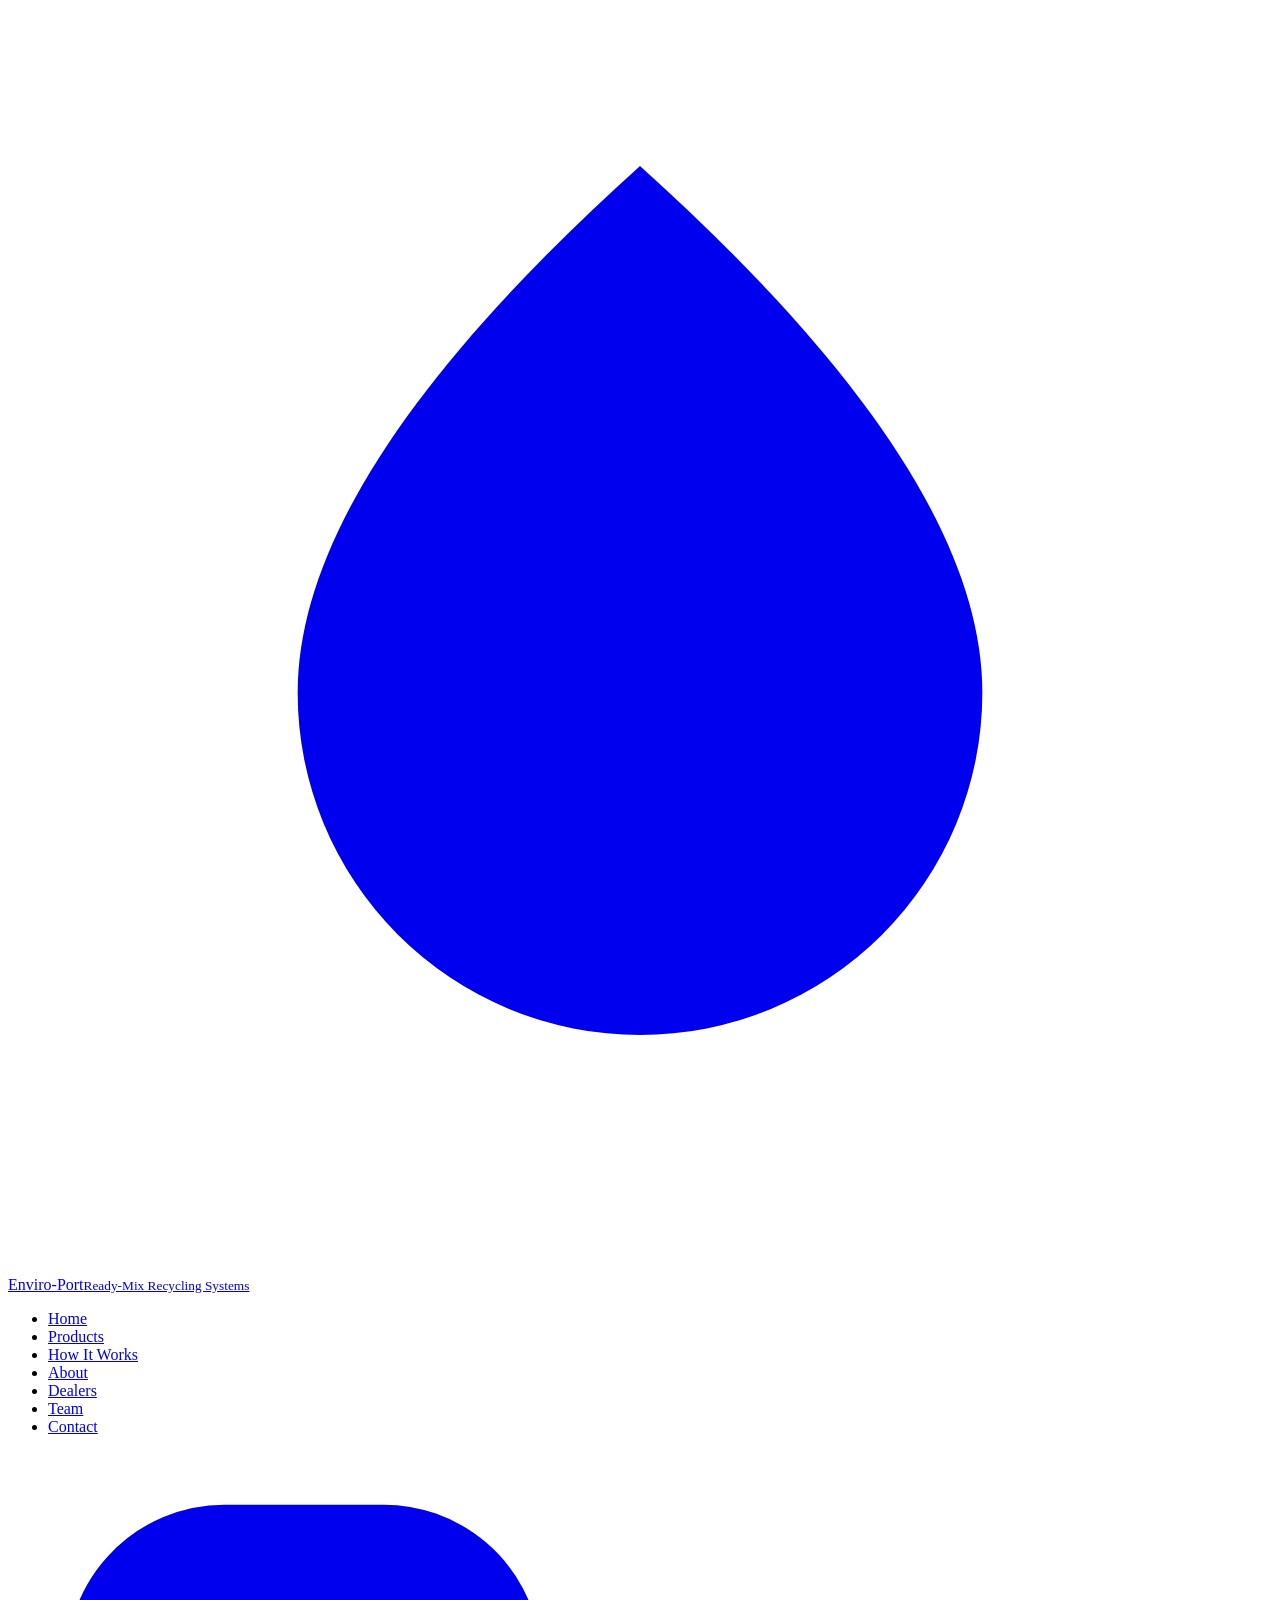
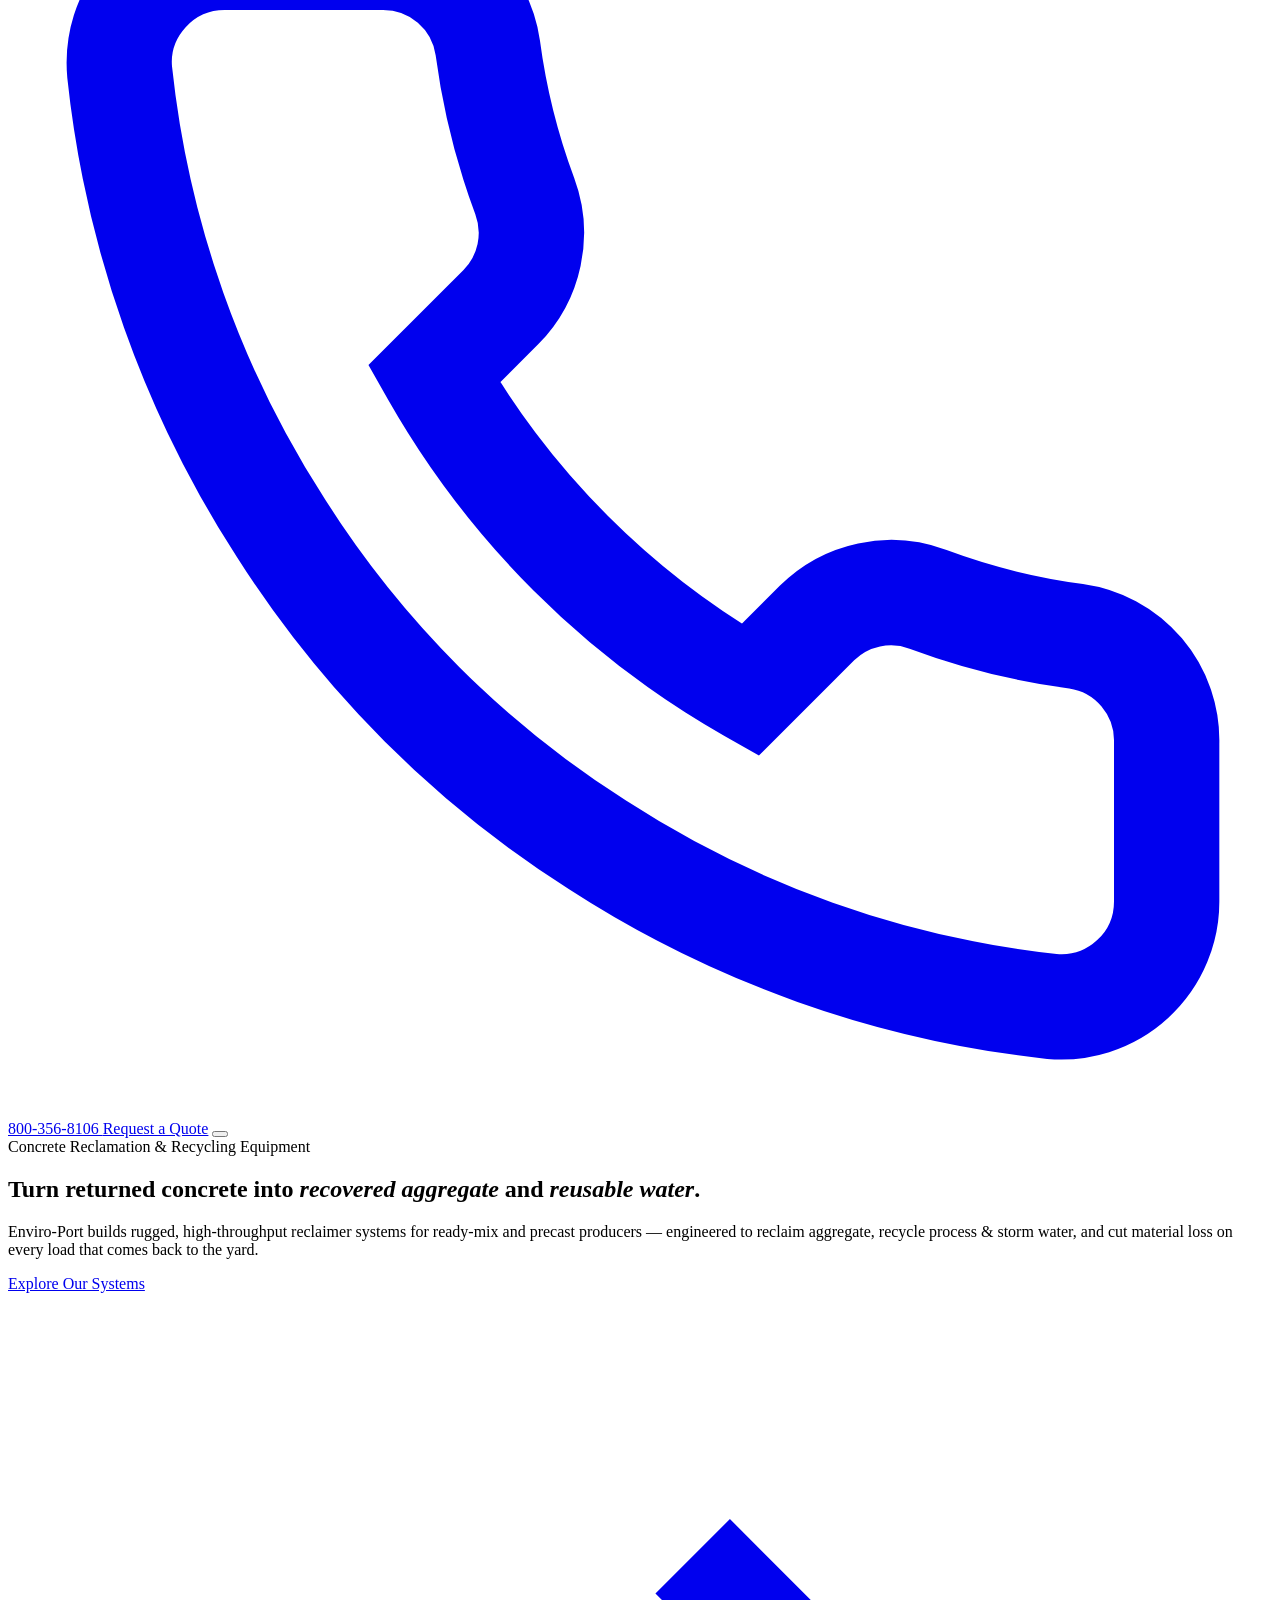
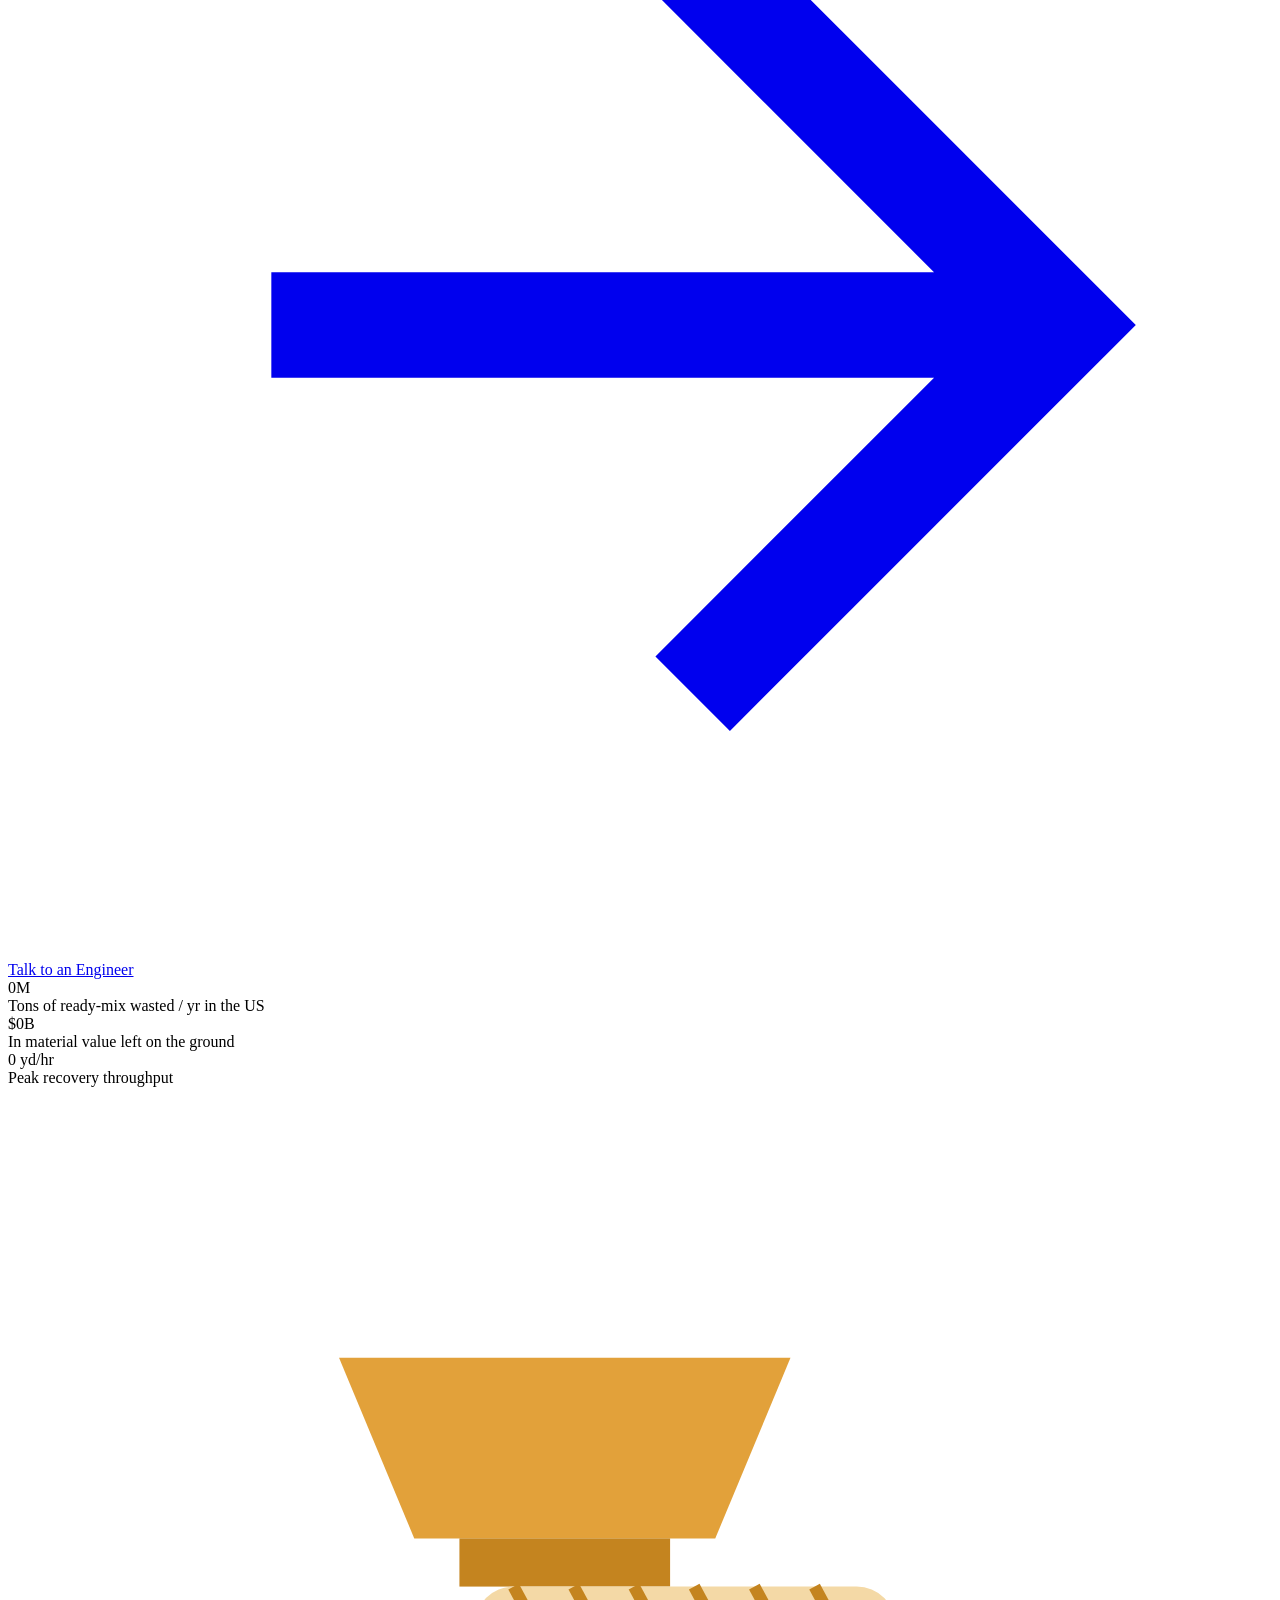
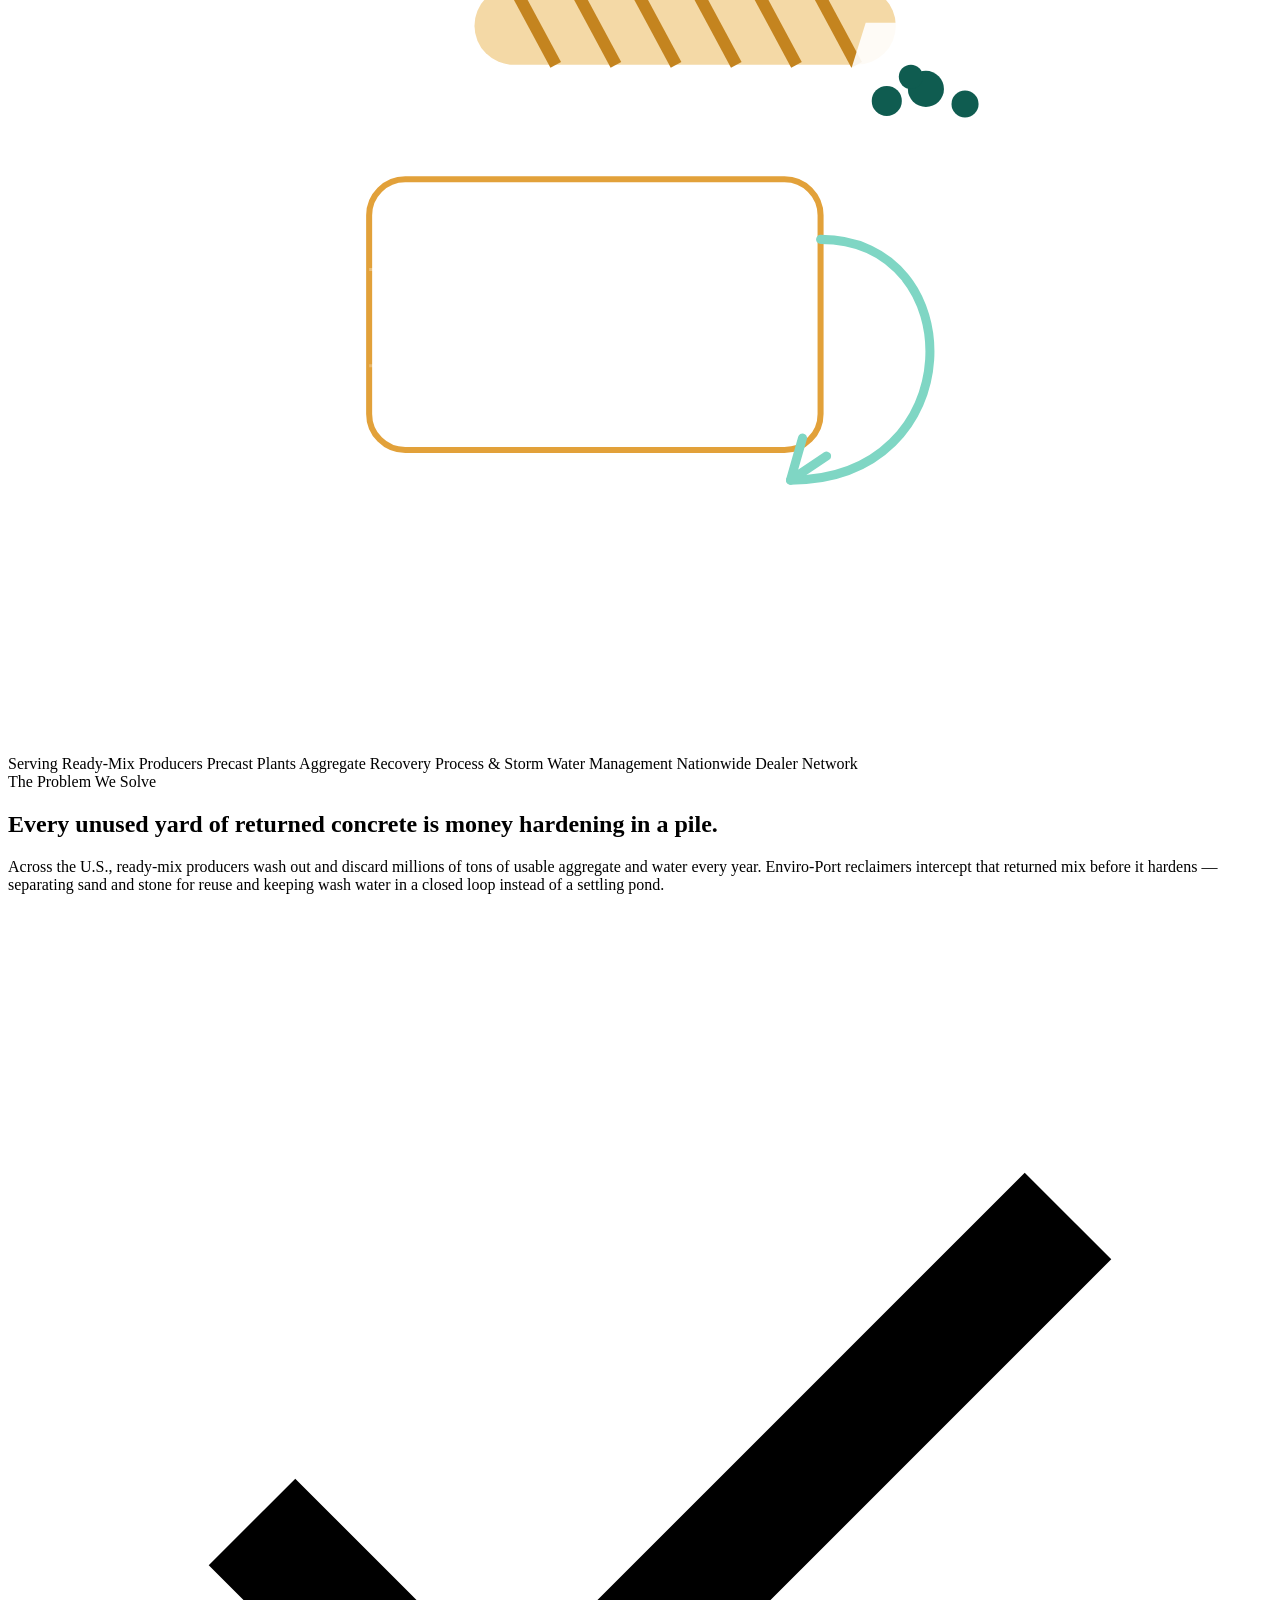
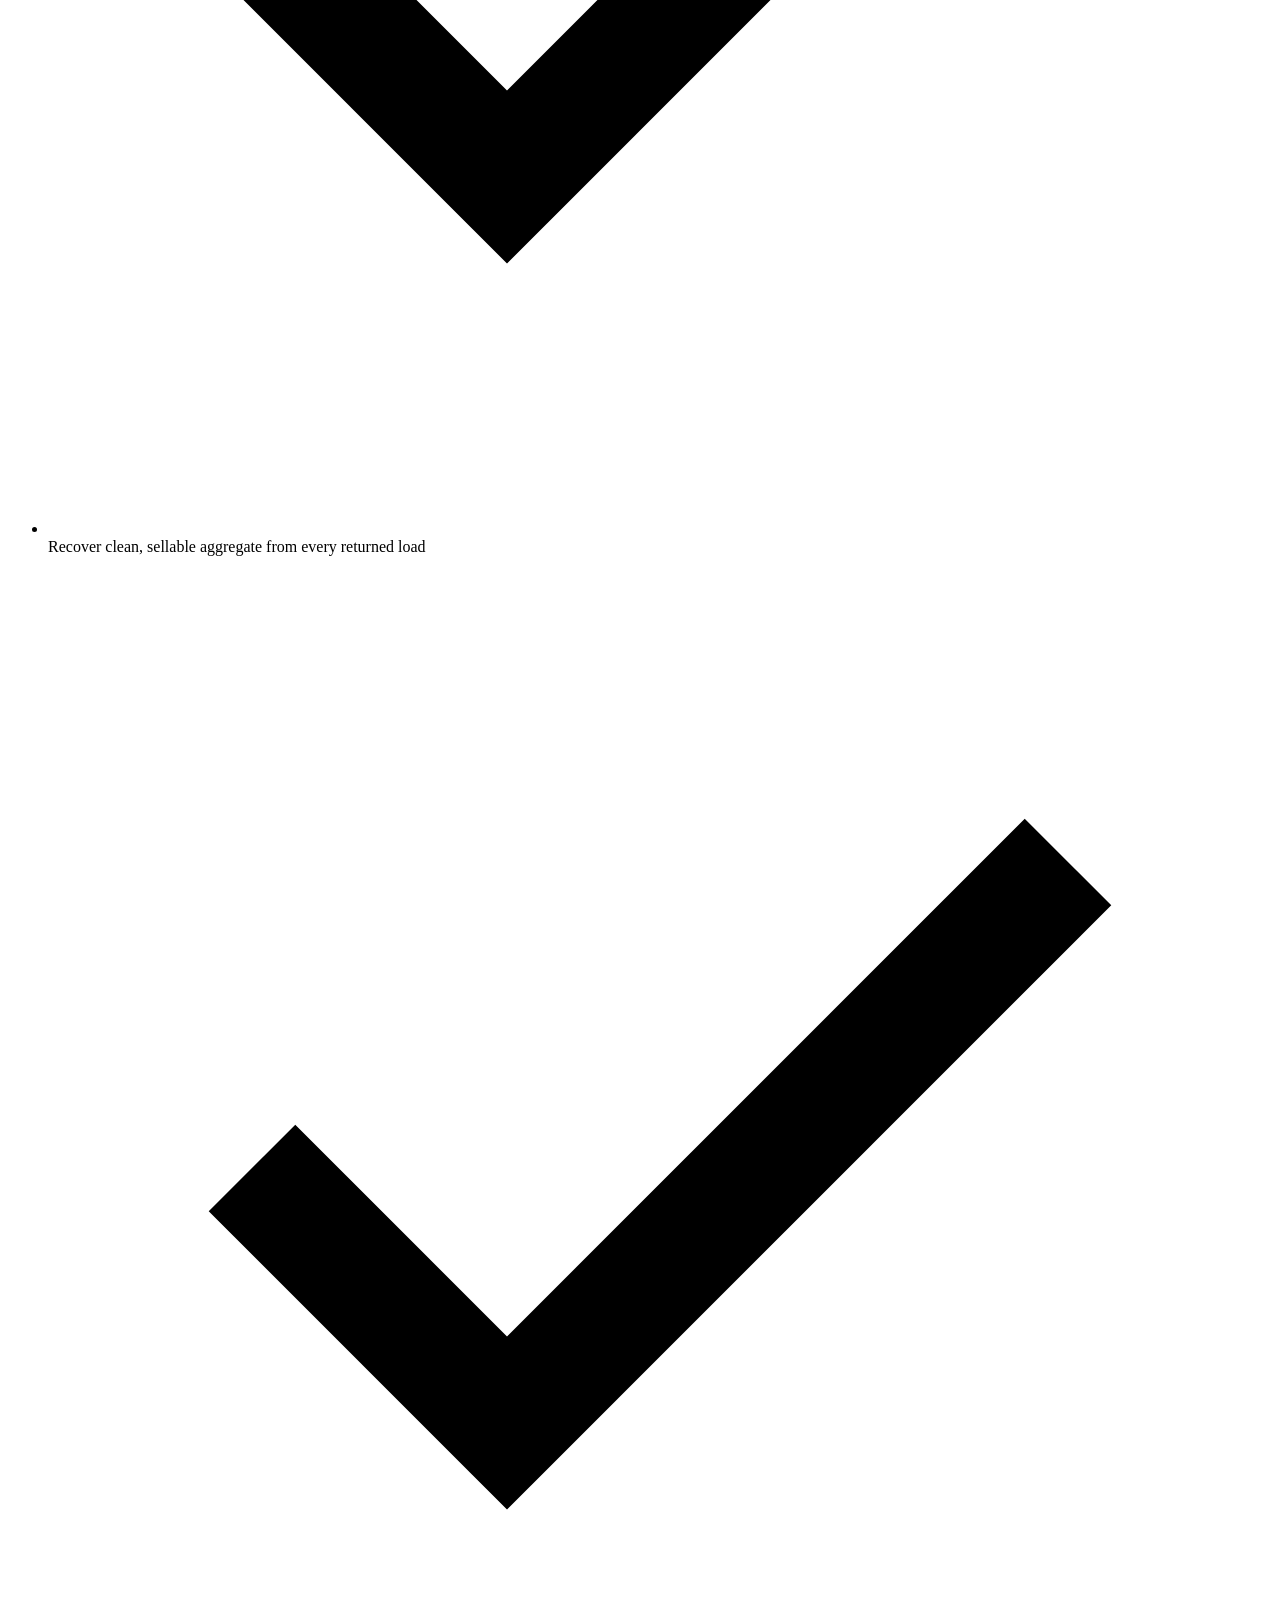
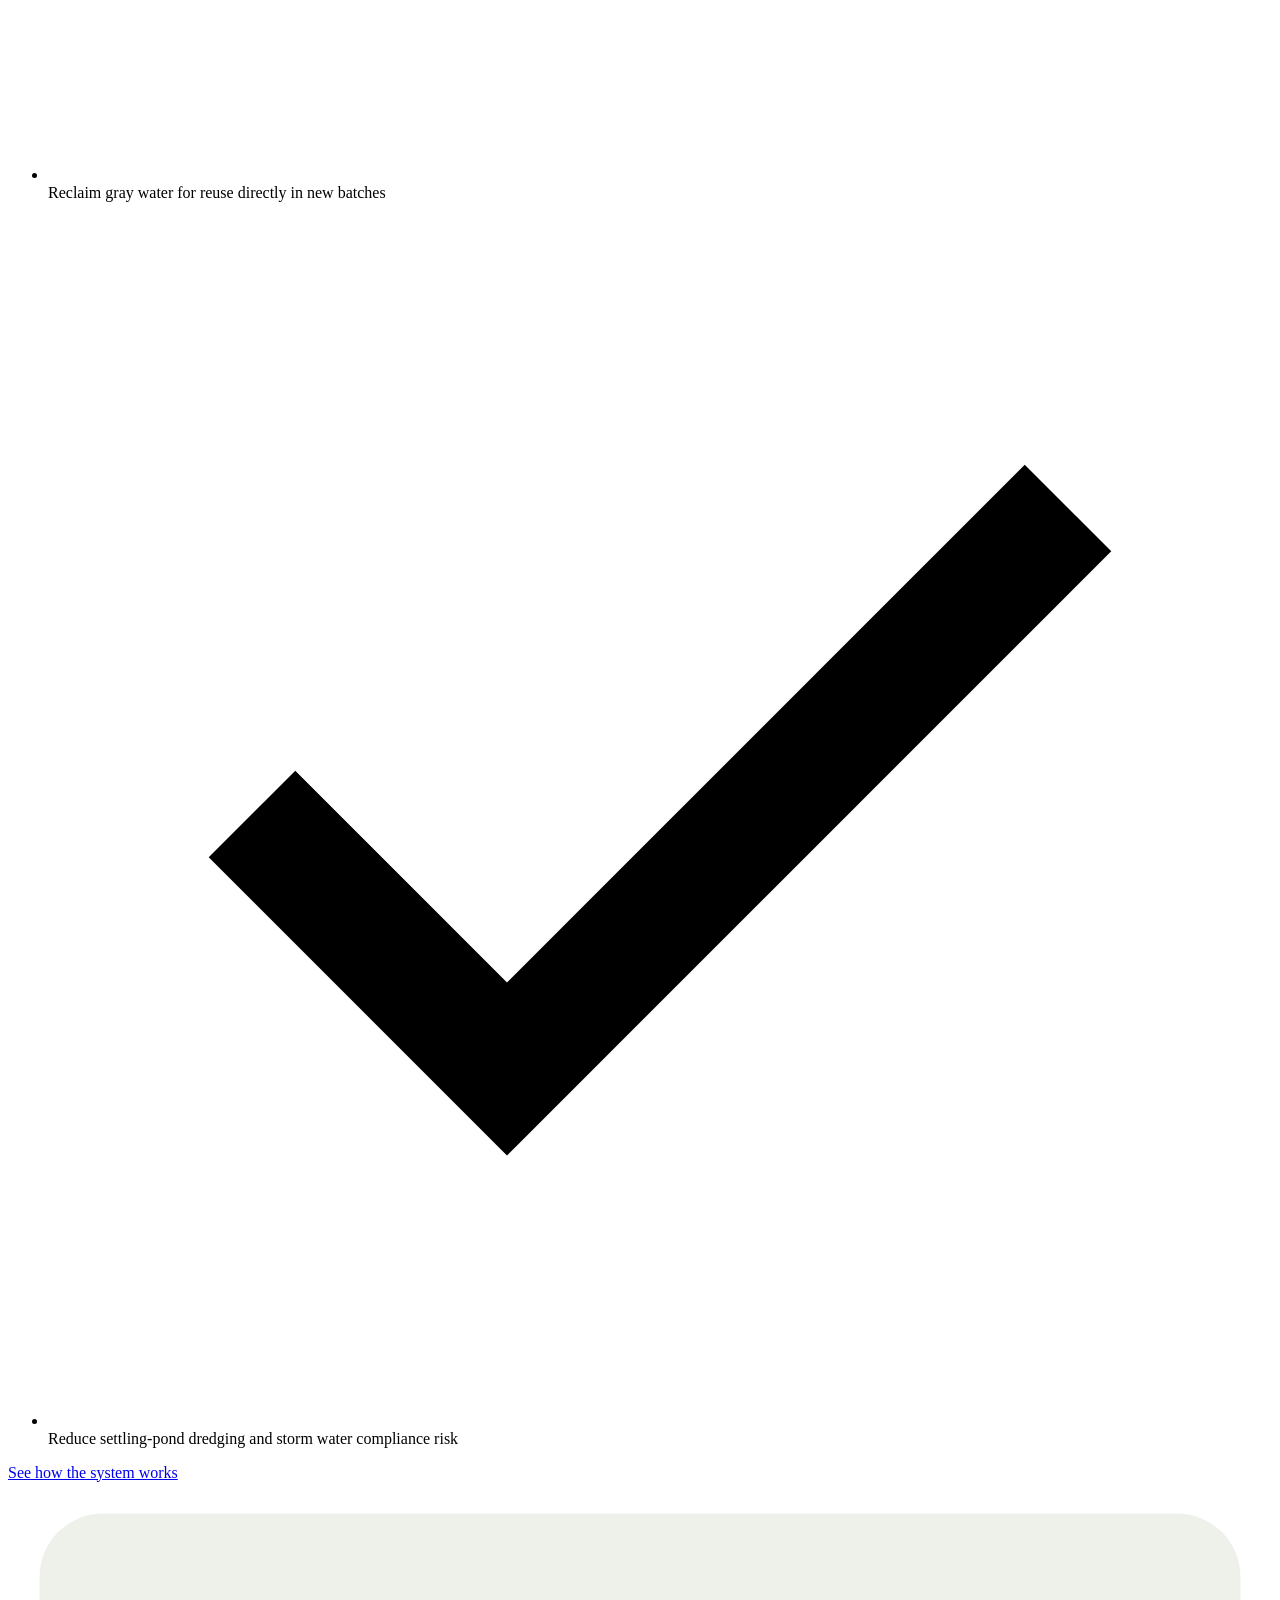
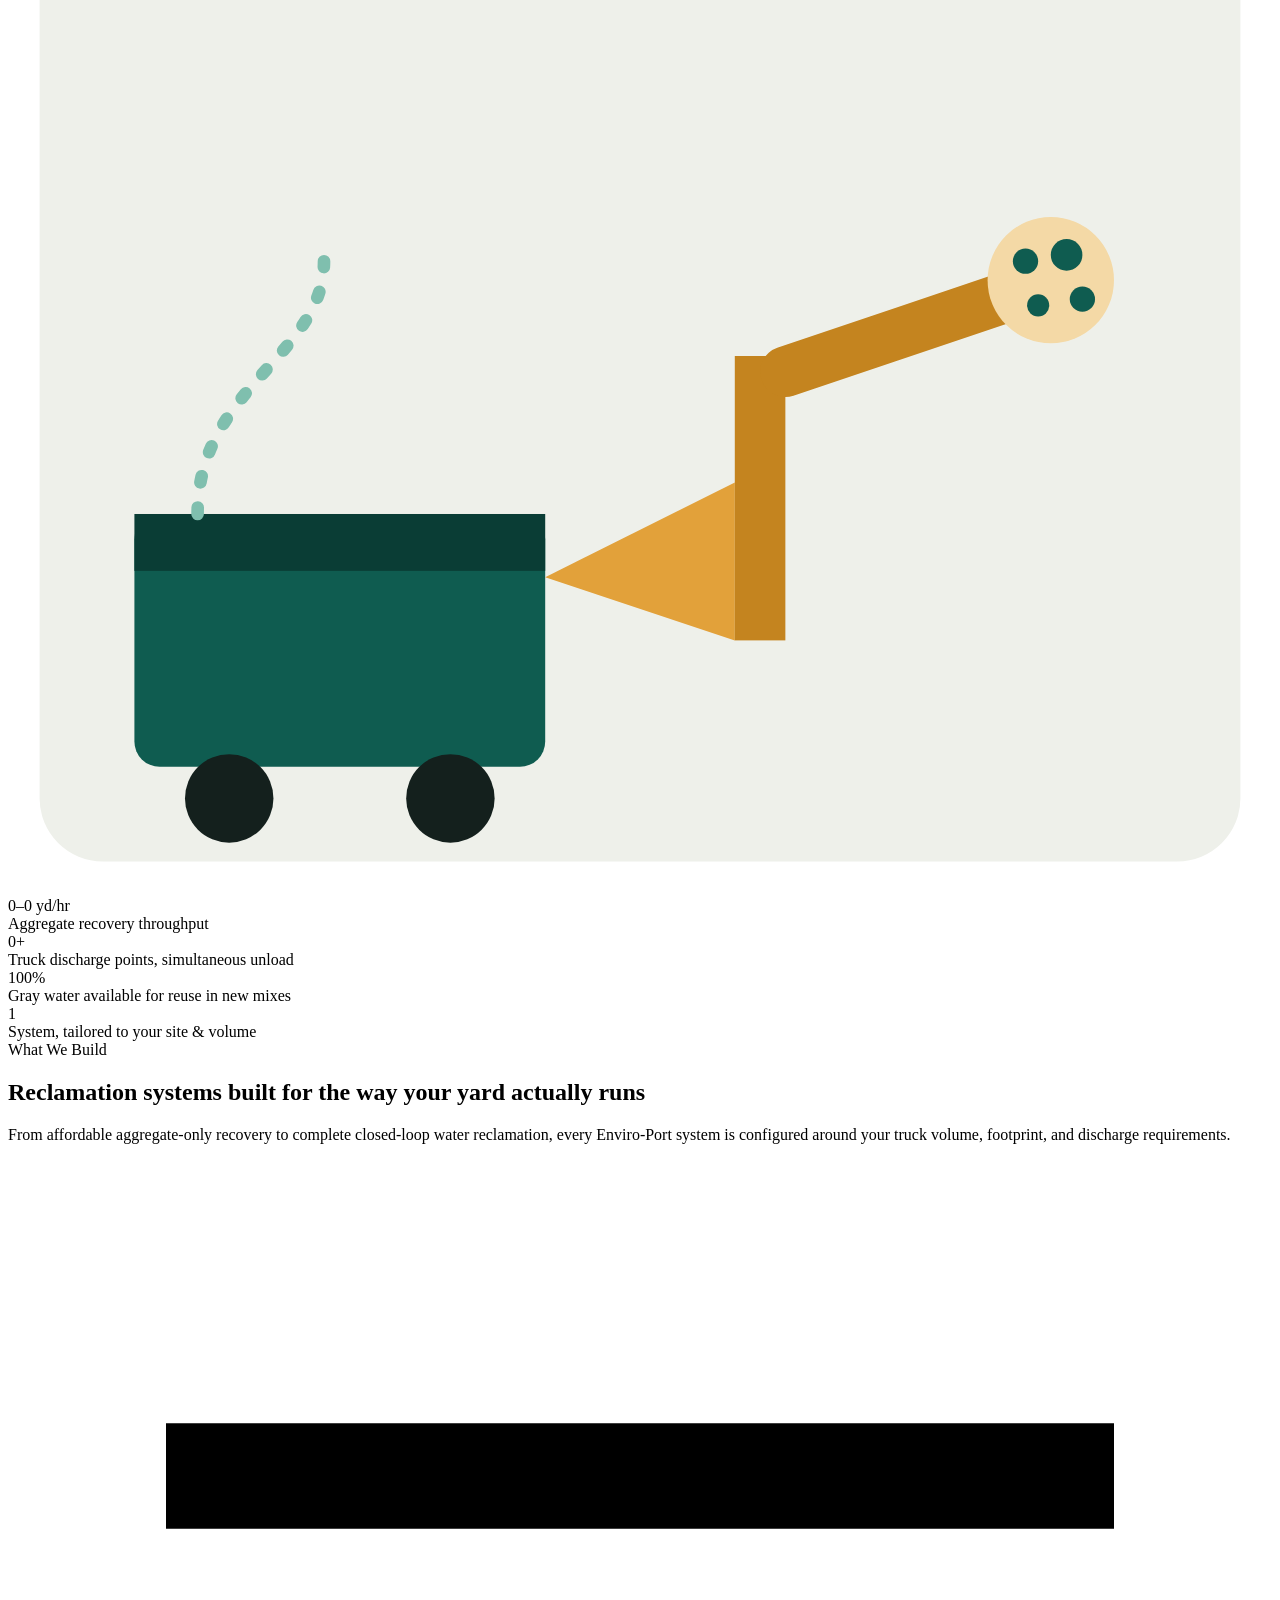
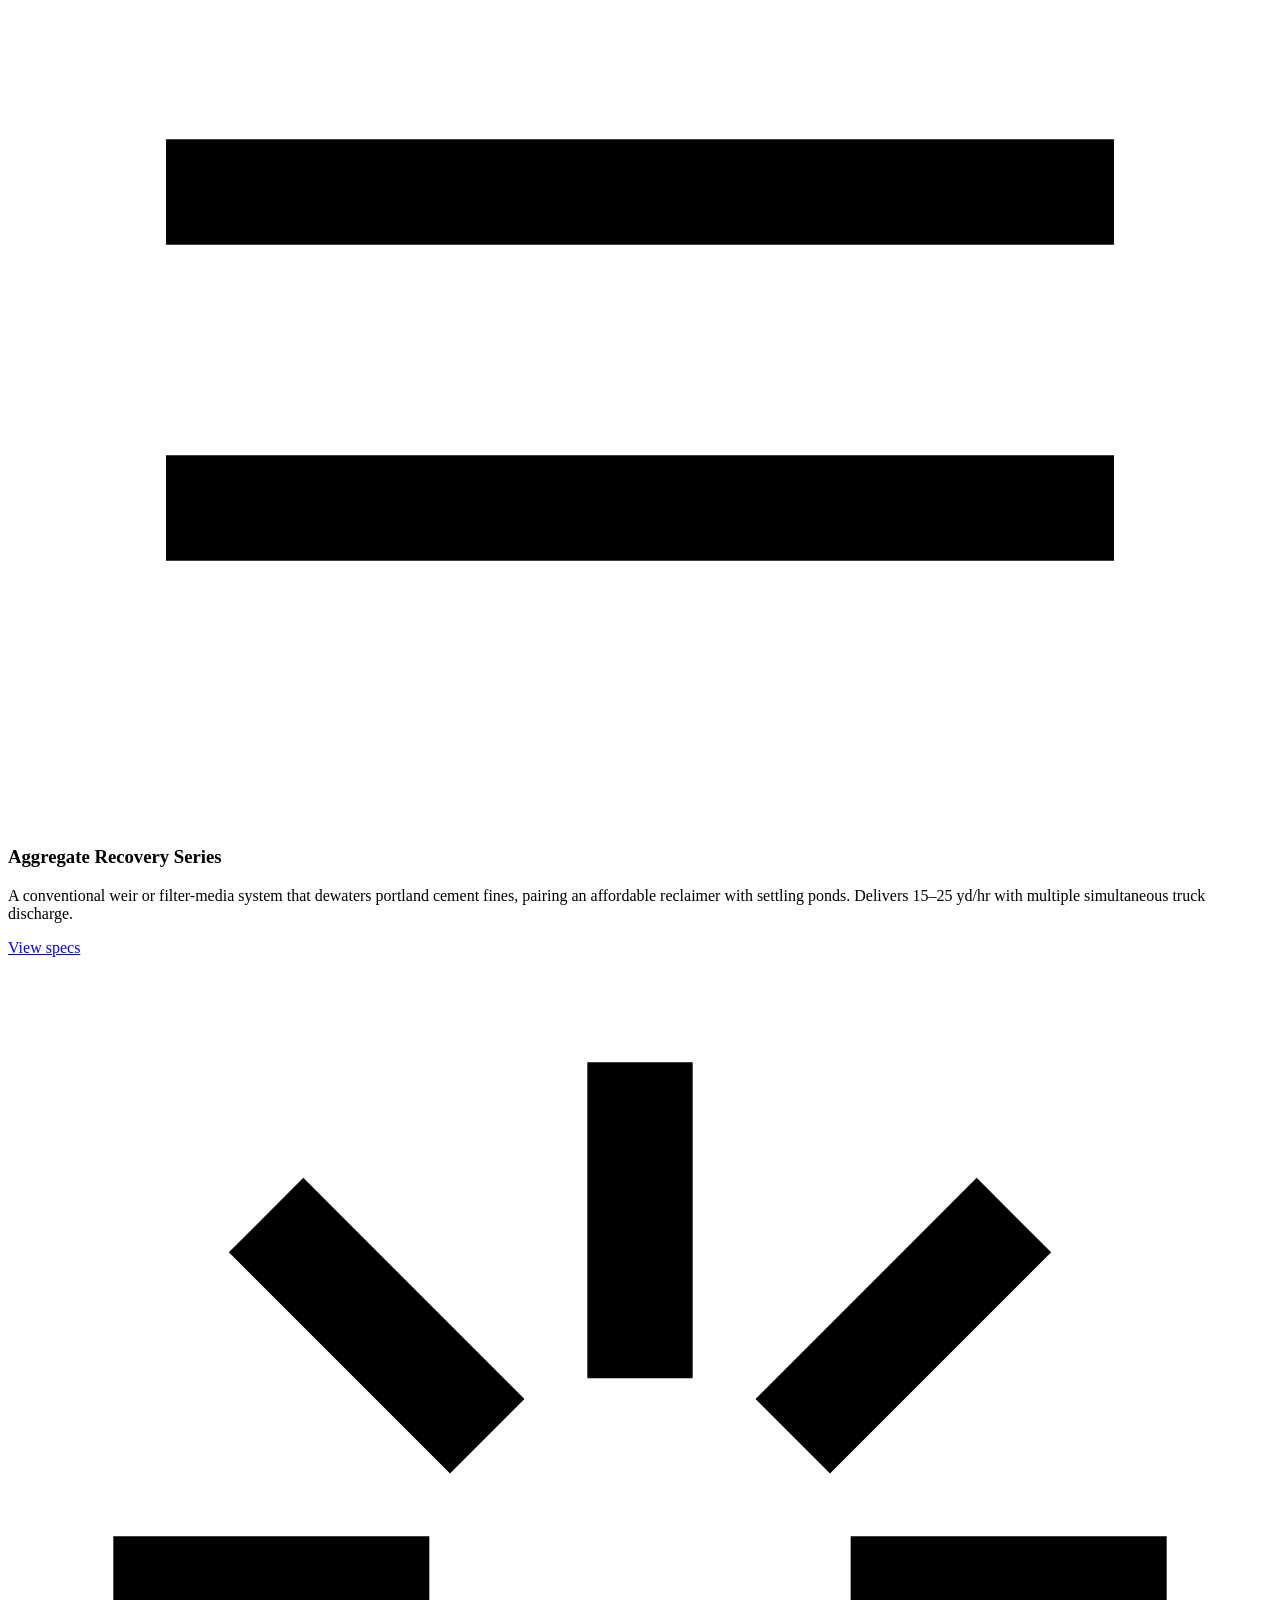
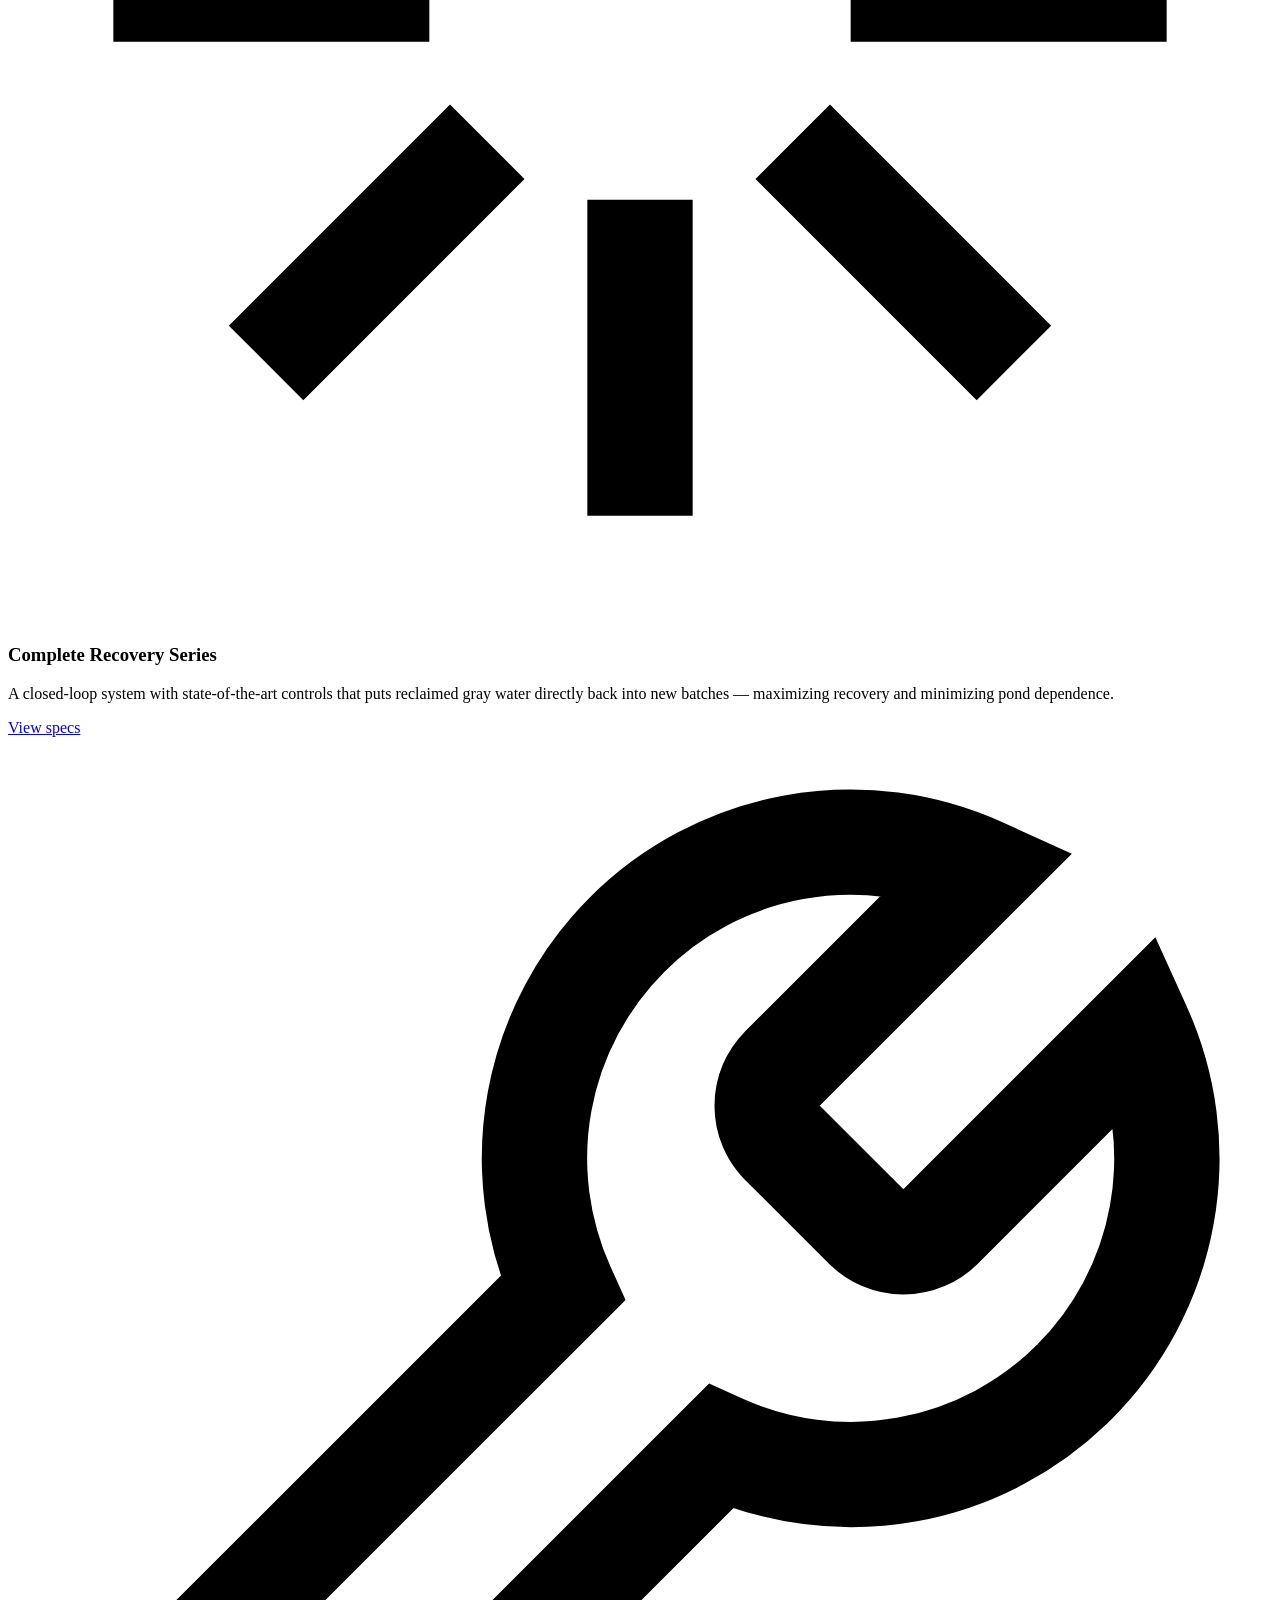
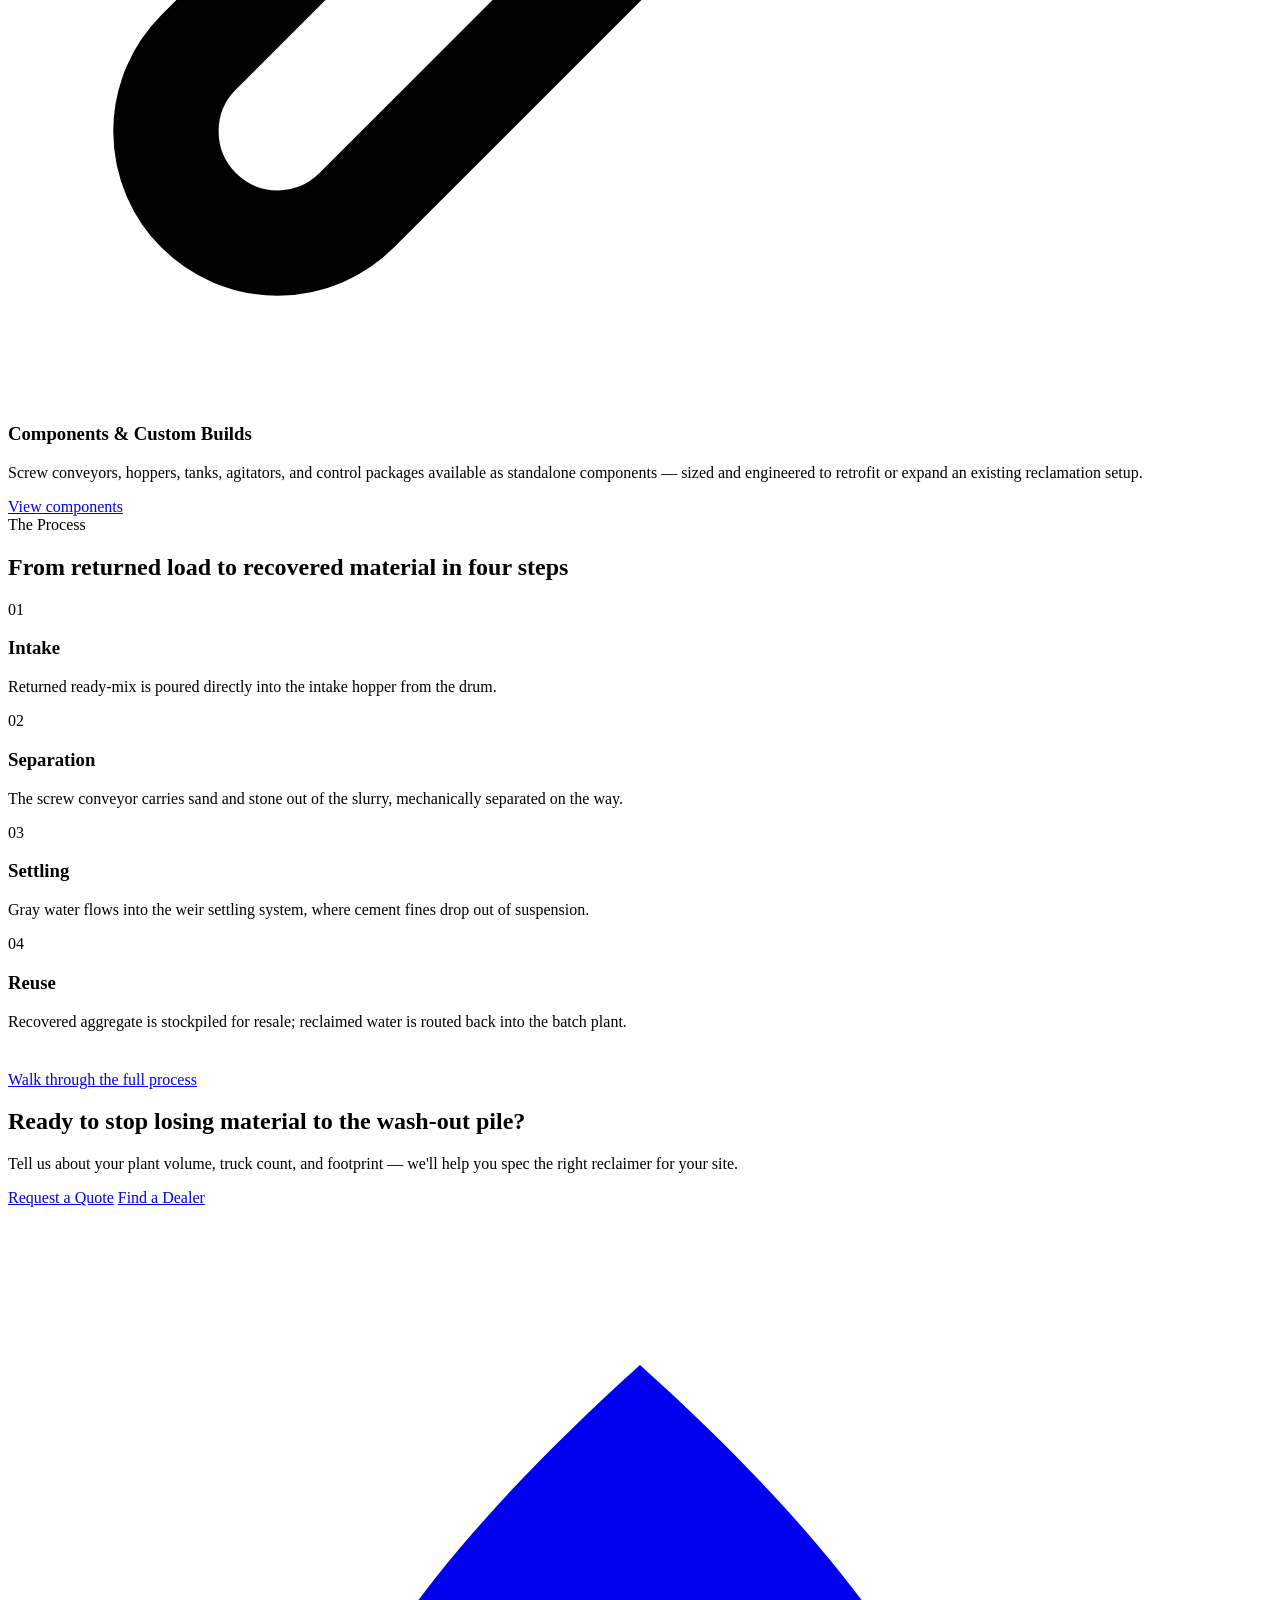
==== index.html @ 18499517 "Add files via upload" ====
<!doctype html>
<html lang="en">
<head>
  <meta charset="UTF-8" />
  <script>document.documentElement.classList.add("js-enabled");</script>
  <meta name="viewport" content="width=device-width, initial-scale=1.0" />
  <title>Enviro-Port | Ready-Mix Concrete Reclaimers &amp; Recycling Systems</title>
  <meta name="description" content="Enviro-Port designs and builds concrete reclaimer and ready-mix recycling systems for the ready-mix and precast concrete industries — recovering aggregate, reclaiming water, and cutting waste." />
  <link rel="icon" type="image/svg+xml" href="assets/img/favicon.svg" />
  <link rel="preconnect" href="https://fonts.googleapis.com" />
  <link rel="preconnect" href="https://fonts.gstatic.com" crossorigin />
  <link href="https://fonts.googleapis.com/css2?family=Inter:wght@400;500;600;700&family=Sora:wght@500;600;700;800&display=swap" rel="stylesheet" />
  <link rel="stylesheet" href="assets/css/styles.css" />
</head>
<body>

  <header class="site-header">
    <div class="container">
      <a href="index.html" class="brand">
        <span class="brand-mark">
          <svg viewBox="0 0 24 24" fill="none"><path d="M12 3c4 3.6 6.5 7 6.5 10a6.5 6.5 0 1 1-13 0c0-3 2.5-6.4 6.5-10Z" fill="currentColor"/></svg>
        </span>
        <span class="brand-text">Enviro-Port<small>Ready-Mix Recycling Systems</small></span>
      </a>

      <nav class="main-nav" id="main-nav">
        <ul>
          <li><a href="index.html" aria-current="page">Home</a></li>
          <li><a href="products.html">Products</a></li>
          <li><a href="how-it-works.html">How It Works</a></li>
          <li><a href="about.html">About</a></li>
          <li><a href="dealers.html">Dealers</a></li>
          <li><a href="team.html">Team</a></li>
          <li><a href="contact.html">Contact</a></li>
        </ul>
      </nav>

      <div class="header-cta">
        <a href="tel:18003568106" class="header-phone">
          <svg viewBox="0 0 24 24" fill="none" stroke="currentColor" stroke-width="2"><path d="M22 16.92v3a2 2 0 0 1-2.18 2 19.79 19.79 0 0 1-8.63-3.07 19.5 19.5 0 0 1-6-6 19.79 19.79 0 0 1-3.07-8.67A2 2 0 0 1 4.11 2h3a2 2 0 0 1 2 1.72c.127.96.362 1.903.7 2.81a2 2 0 0 1-.45 2.11L8.09 9.91a16 16 0 0 0 6 6l1.27-1.27a2 2 0 0 1 2.11-.45c.907.338 1.85.573 2.81.7A2 2 0 0 1 22 16.92Z"/></svg>
          800-356-8106
        </a>
        <a href="contact.html" class="btn btn-dark btn-primary-desktop">Request a Quote</a>
        <button class="nav-toggle" id="nav-toggle" aria-label="Toggle navigation" aria-expanded="false">
          <span></span>
        </button>
      </div>
    </div>
  </header>

  <!-- HERO -->
  <section class="hero">
    <div class="container">
      <div class="hero-copy">
        <span class="eyebrow">Concrete Reclamation &amp; Recycling Equipment</span>
        <h1>Turn returned concrete into <em>recovered aggregate</em> and <em>reusable water</em>.</h1>
        <p>Enviro-Port builds rugged, high-throughput reclaimer systems for ready-mix and precast producers — engineered to reclaim aggregate, recycle process &amp; storm water, and cut material loss on every load that comes back to the yard.</p>
        <div class="hero-actions">
          <a href="products.html" class="btn btn-primary">
            Explore Our Systems
            <svg viewBox="0 0 24 24" fill="none" stroke="currentColor" stroke-width="2"><path d="M5 12h14M13 5l7 7-7 7"/></svg>
          </a>
          <a href="contact.html" class="btn btn-outline">Talk to an Engineer</a>
        </div>
        <div class="hero-stats">
          <div>
            <div class="stat-num"><span data-count-to="23.1" data-decimals="1" data-suffix="M">0M</span></div>
            <div class="stat-label">Tons of ready-mix wasted / yr in the US</div>
          </div>
          <div>
            <div class="stat-num">$<span data-count-to="2" data-suffix="B">0B</span></div>
            <div class="stat-label">In material value left on the ground</div>
          </div>
          <div>
            <div class="stat-num"><span data-count-to="25" data-suffix=" yd">0 yd</span>/hr</div>
            <div class="stat-label">Peak recovery throughput</div>
          </div>
        </div>
      </div>

      <div class="hero-visual">
        <svg class="process-diagram" viewBox="0 0 420 420" fill="none" xmlns="http://www.w3.org/2000/svg">
          <circle cx="210" cy="210" r="200" fill="rgba(255,255,255,0.04)"/>
          <circle cx="210" cy="210" r="150" fill="rgba(255,255,255,0.04)"/>
          <!-- Hopper -->
          <path d="M110 90 H260 L235 150 H135 Z" fill="#e2a13a"/>
          <rect x="150" y="150" width="70" height="16" fill="#c4841f"/>
          <!-- Screw conveyor tube -->
          <rect x="155" y="166" width="140" height="26" rx="13" fill="#f4d9a6"/>
          <g stroke="#c4841f" stroke-width="4">
            <line x1="168" y1="166" x2="182" y2="192"/>
            <line x1="188" y1="166" x2="202" y2="192"/>
            <line x1="208" y1="166" x2="222" y2="192"/>
            <line x1="228" y1="166" x2="242" y2="192"/>
            <line x1="248" y1="166" x2="262" y2="192"/>
            <line x1="268" y1="166" x2="282" y2="192"/>
          </g>
          <!-- Aggregate pile -->
          <path d="M285 178 L340 178 L330 210 L275 210 Z" fill="#ffffff" opacity="0.9"/>
          <circle cx="292" cy="204" r="5" fill="#0f5c50"/>
          <circle cx="305" cy="200" r="6" fill="#0f5c50"/>
          <circle cx="318" cy="205" r="4.5" fill="#0f5c50"/>
          <circle cx="300" cy="196" r="4" fill="#0f5c50"/>
          <!-- Settling tank -->
          <rect x="120" y="230" width="150" height="90" rx="12" fill="rgba(255,255,255,0.12)" stroke="#e2a13a" stroke-width="2"/>
          <path d="M120 260 H270" stroke="rgba(255,255,255,0.3)" stroke-dasharray="4 6"/>
          <path d="M120 292 H270" stroke="rgba(255,255,255,0.25)" stroke-dasharray="4 6"/>
          <!-- Water return arrow -->
          <path d="M270 250 C 320 250 320 330 260 330" stroke="#7fd6c4" stroke-width="3" fill="none" stroke-linecap="round"/>
          <path d="M260 330 l 12 -8 M260 330 l 4 -14" stroke="#7fd6c4" stroke-width="3" fill="none" stroke-linecap="round"/>
          <text x="150" y="360" fill="#ffffff" font-family="Sora, sans-serif" font-size="13" font-weight="600" opacity="0.85">RECLAIMED WATER → BATCH PLANT</text>
          <text x="95" y="70" fill="#ffffff" font-family="Sora, sans-serif" font-size="13" font-weight="600" opacity="0.85">RETURNED MIX IN</text>
        </svg>
      </div>
    </div>
  </section>

  <div class="trust-strip">
    <div class="container">
      <span>Serving Ready-Mix Producers</span>
      <span>Precast Plants</span>
      <span>Aggregate Recovery</span>
      <span>Process &amp; Storm Water Management</span>
      <span>Nationwide Dealer Network</span>
    </div>
  </div>

  <!-- INTRO / STATS -->
  <section>
    <div class="container">
      <div class="split reveal">
        <div>
          <span class="eyebrow">The Problem We Solve</span>
          <h2>Every unused yard of returned concrete is money hardening in a pile.</h2>
          <p>Across the U.S., ready-mix producers wash out and discard millions of tons of usable aggregate and water every year. Enviro-Port reclaimers intercept that returned mix before it hardens — separating sand and stone for reuse and keeping wash water in a closed loop instead of a settling pond.</p>
          <ul class="checklist">
            <li>
              <svg viewBox="0 0 24 24" fill="none" stroke="currentColor" stroke-width="2.4"><path d="M20 6 9 17l-5-5"/></svg>
              <span>Recover clean, sellable aggregate from every returned load</span>
            </li>
            <li>
              <svg viewBox="0 0 24 24" fill="none" stroke="currentColor" stroke-width="2.4"><path d="M20 6 9 17l-5-5"/></svg>
              <span>Reclaim gray water for reuse directly in new batches</span>
            </li>
            <li>
              <svg viewBox="0 0 24 24" fill="none" stroke="currentColor" stroke-width="2.4"><path d="M20 6 9 17l-5-5"/></svg>
              <span>Reduce settling-pond dredging and storm water compliance risk</span>
            </li>
          </ul>
          <a href="how-it-works.html" class="btn btn-ghost" style="margin-top: 8px;">See how the system works</a>
        </div>
        <div class="product-visual">
          <svg viewBox="0 0 400 320" fill="none">
            <rect x="10" y="10" width="380" height="300" rx="20" fill="#eef0ea"/>
            <rect x="40" y="200" width="130" height="80" rx="8" fill="#0f5c50"/>
            <rect x="40" y="200" width="130" height="18" fill="#0a3d35"/>
            <circle cx="70" cy="290" r="14" fill="#14201d"/>
            <circle cx="140" cy="290" r="14" fill="#14201d"/>
            <path d="M170 220 L230 190 L230 240 Z" fill="#e2a13a"/>
            <rect x="230" y="150" width="16" height="90" fill="#c4841f"/>
            <path d="M246 155 L320 130" stroke="#c4841f" stroke-width="16" stroke-linecap="round"/>
            <circle cx="330" cy="126" r="20" fill="#f4d9a6"/>
            <g fill="#0f5c50"><circle cx="322" cy="120" r="4"/><circle cx="335" cy="118" r="5"/><circle cx="340" cy="132" r="4"/><circle cx="326" cy="134" r="3.5"/></g>
            <path d="M60 200 C 60 160 100 150 100 120" stroke="#7fbfae" stroke-width="4" fill="none" stroke-dasharray="2 8" stroke-linecap="round"/>
          </svg>
        </div>
      </div>
    </div>
  </section>

  <!-- STAT BAND -->
  <div class="stat-band">
    <div class="container">
      <div class="stat-grid">
        <div class="stat-card reveal">
          <div class="stat-num"><span data-count-to="15">0</span>–<span data-count-to="25">0</span> yd/hr</div>
          <div class="stat-label">Aggregate recovery throughput</div>
        </div>
        <div class="stat-card reveal">
          <div class="stat-num"><span data-count-to="2">0</span>+</div>
          <div class="stat-label">Truck discharge points, simultaneous unload</div>
        </div>
        <div class="stat-card reveal">
          <div class="stat-num">100%</div>
          <div class="stat-label">Gray water available for reuse in new mixes</div>
        </div>
        <div class="stat-card reveal">
          <div class="stat-num">1</div>
          <div class="stat-label">System, tailored to your site &amp; volume</div>
        </div>
      </div>
    </div>
  </div>

  <!-- PRODUCTS -->
  <section>
    <div class="container">
      <div class="section-head center reveal">
        <span class="eyebrow" style="justify-content:center;">What We Build</span>
        <h2>Reclamation systems built for the way your yard actually runs</h2>
        <p>From affordable aggregate-only recovery to complete closed-loop water reclamation, every Enviro-Port system is configured around your truck volume, footprint, and discharge requirements.</p>
      </div>

      <div class="card-grid">
        <div class="card reveal">
          <div class="card-icon">
            <svg viewBox="0 0 24 24" fill="none" stroke="currentColor" stroke-width="2"><path d="M3 6h18M3 12h18M3 18h18"/></svg>
          </div>
          <h3>Aggregate Recovery Series</h3>
          <p>A conventional weir or filter-media system that dewaters portland cement fines, pairing an affordable reclaimer with settling ponds. Delivers 15–25 yd/hr with multiple simultaneous truck discharge.</p>
          <a href="products.html#aggregate-recovery" class="btn btn-ghost" style="margin-top:18px;">View specs</a>
        </div>
        <div class="card reveal">
          <div class="card-icon">
            <svg viewBox="0 0 24 24" fill="none" stroke="currentColor" stroke-width="2"><path d="M12 2v6M12 22v-6M4.9 4.9l4.2 4.2M14.9 14.9l4.2 4.2M2 12h6M16 12h6M4.9 19.1l4.2-4.2M14.9 9.1l4.2-4.2"/></svg>
          </div>
          <h3>Complete Recovery Series</h3>
          <p>A closed-loop system with state-of-the-art controls that puts reclaimed gray water directly back into new batches — maximizing recovery and minimizing pond dependence.</p>
          <a href="products.html#complete-recovery" class="btn btn-ghost" style="margin-top:18px;">View specs</a>
        </div>
        <div class="card reveal">
          <div class="card-icon">
            <svg viewBox="0 0 24 24" fill="none" stroke="currentColor" stroke-width="2"><path d="M14.7 6.3a1 1 0 0 0 0 1.4l1.6 1.6a1 1 0 0 0 1.4 0l3.77-3.77a6 6 0 0 1-7.94 7.94l-6.91 6.91a2.12 2.12 0 0 1-3-3l6.91-6.91a6 6 0 0 1 7.94-7.94l-3.76 3.76z"/></svg>
          </div>
          <h3>Components &amp; Custom Builds</h3>
          <p>Screw conveyors, hoppers, tanks, agitators, and control packages available as standalone components — sized and engineered to retrofit or expand an existing reclamation setup.</p>
          <a href="products.html#components" class="btn btn-ghost" style="margin-top:18px;">View components</a>
        </div>
      </div>
    </div>
  </section>

  <!-- HOW IT WORKS TEASER -->
  <section class="bg-alt">
    <div class="container">
      <div class="section-head center reveal">
        <span class="eyebrow" style="justify-content:center;">The Process</span>
        <h2>From returned load to recovered material in four steps</h2>
      </div>
      <div class="steps">
        <div class="step reveal">
          <div class="step-num">01</div>
          <h3>Intake</h3>
          <p>Returned ready-mix is poured directly into the intake hopper from the drum.</p>
        </div>
        <div class="step reveal">
          <div class="step-num">02</div>
          <h3>Separation</h3>
          <p>The screw conveyor carries sand and stone out of the slurry, mechanically separated on the way.</p>
        </div>
        <div class="step reveal">
          <div class="step-num">03</div>
          <h3>Settling</h3>
          <p>Gray water flows into the weir settling system, where cement fines drop out of suspension.</p>
        </div>
        <div class="step reveal">
          <div class="step-num">04</div>
          <h3>Reuse</h3>
          <p>Recovered aggregate is stockpiled for resale; reclaimed water is routed back into the batch plant.</p>
        </div>
      </div>
      <div class="text-center reveal" style="margin-top:40px;">
        <a href="how-it-works.html" class="btn btn-dark">Walk through the full process</a>
      </div>
    </div>
  </section>

  <!-- CTA -->
  <section>
    <div class="container">
      <div class="cta-band reveal">
        <div>
          <h2>Ready to stop losing material to the wash-out pile?</h2>
          <p>Tell us about your plant volume, truck count, and footprint — we'll help you spec the right reclaimer for your site.</p>
        </div>
        <div class="cta-actions">
          <a href="contact.html" class="btn btn-primary">Request a Quote</a>
          <a href="dealers.html" class="btn btn-outline">Find a Dealer</a>
        </div>
      </div>
    </div>
  </section>

  <footer class="site-footer">
    <div class="container">
      <div class="footer-grid">
        <div class="footer-brand">
          <a href="index.html" class="brand">
            <span class="brand-mark">
              <svg viewBox="0 0 24 24" fill="none"><path d="M12 3c4 3.6 6.5 7 6.5 10a6.5 6.5 0 1 1-13 0c0-3 2.5-6.4 6.5-10Z" fill="currentColor"/></svg>
            </span>
            Enviro-Port
          </a>
          <p>Concrete reclaimer and ready-mix recycling systems engineered for the ready-mix and precast concrete industries.</p>
          <div class="footer-social">
            <a href="https://www.linkedin.com/company/enviroportinc" aria-label="LinkedIn" target="_blank" rel="noopener">
              <svg viewBox="0 0 24 24" fill="none" stroke="currentColor" stroke-width="2"><path d="M16 8a6 6 0 0 1 6 6v7h-4v-7a2 2 0 0 0-4 0v7h-4V8h4v1.5A5.9 5.9 0 0 1 16 8Z"/><rect x="2" y="9" width="4" height="12"/><circle cx="4" cy="4" r="2"/></svg>
            </a>
            <a href="https://www.facebook.com/enviroportinc/" aria-label="Facebook" target="_blank" rel="noopener">
              <svg viewBox="0 0 24 24" fill="none" stroke="currentColor" stroke-width="2"><path d="M18 2h-3a5 5 0 0 0-5 5v3H7v4h3v8h4v-8h3l1-4h-4V7a1 1 0 0 1 1-1h3Z"/></svg>
            </a>
          </div>
        </div>
        <div class="footer-col">
          <h4>Company</h4>
          <ul>
            <li><a href="about.html">About Enviro-Port</a></li>
            <li><a href="team.html">Our Team</a></li>
            <li><a href="dealers.html">Dealer Network</a></li>
            <li><a href="contact.html">Contact Us</a></li>
          </ul>
        </div>
        <div class="footer-col">
          <h4>Products</h4>
          <ul>
            <li><a href="products.html#aggregate-recovery">Aggregate Recovery Series</a></li>
            <li><a href="products.html#complete-recovery">Complete Recovery Series</a></li>
            <li><a href="products.html#components">Components</a></li>
            <li><a href="how-it-works.html">How It Works</a></li>
          </ul>
        </div>
        <div class="footer-col">
          <h4>Get in Touch</h4>
          <ul>
            <li>10953 Dunbarton Rd, PO Box 175<br />Gratiot, WI 53541</li>
            <li><a href="tel:18003568106">800-356-8106</a></li>
            <li><a href="mailto:info@enviro-port.com">info@enviro-port.com</a></li>
          </ul>
        </div>
      </div>
      <div class="footer-bottom">
        <span>&copy; <span id="current-year">2026</span> Enviro-Port, Inc. All rights reserved.</span>
        <span>Gratiot, Wisconsin · Serving the ready-mix &amp; precast industries nationwide</span>
      </div>
    </div>
  </footer>

  <button class="back-to-top" aria-label="Back to top">
    <svg viewBox="0 0 24 24" fill="none" stroke="currentColor" stroke-width="2.4"><path d="M12 19V5M5 12l7-7 7 7"/></svg>
  </button>

  <script src="assets/js/main.js"></script>
</body>
</html>
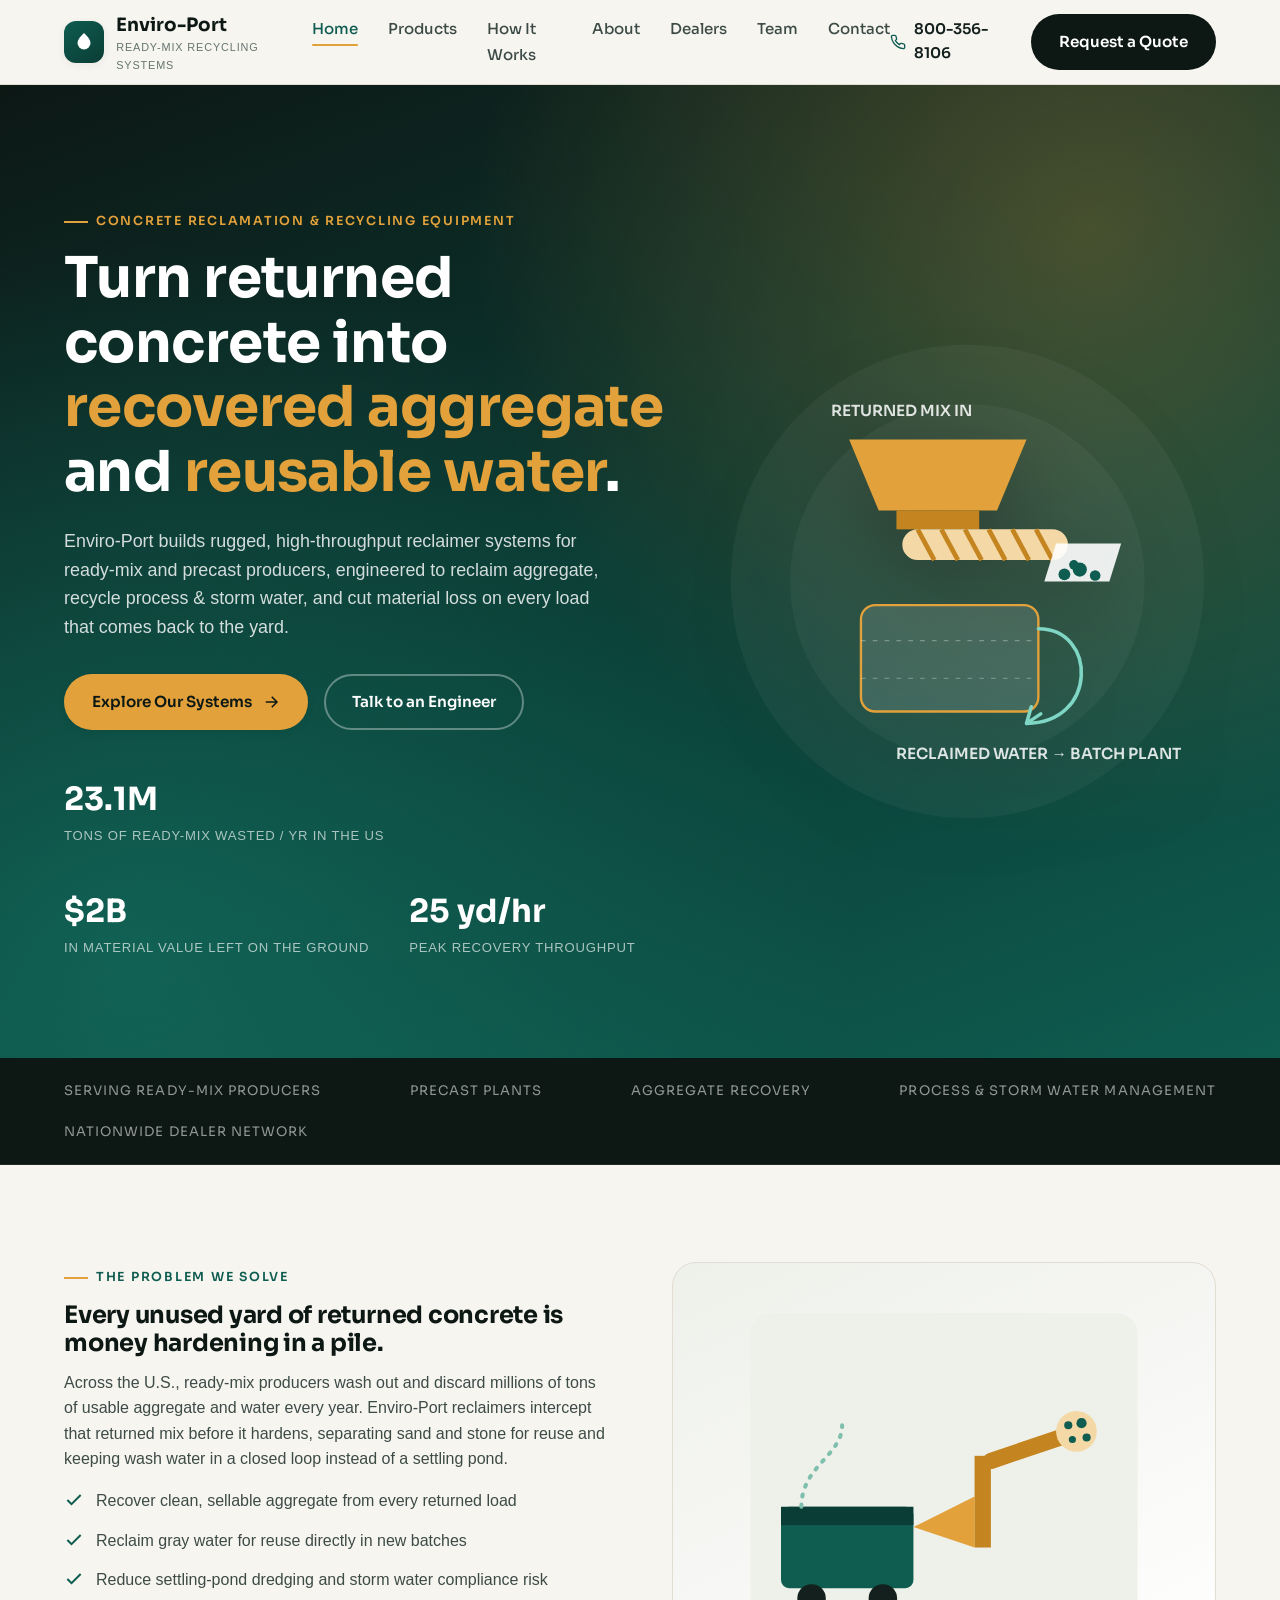
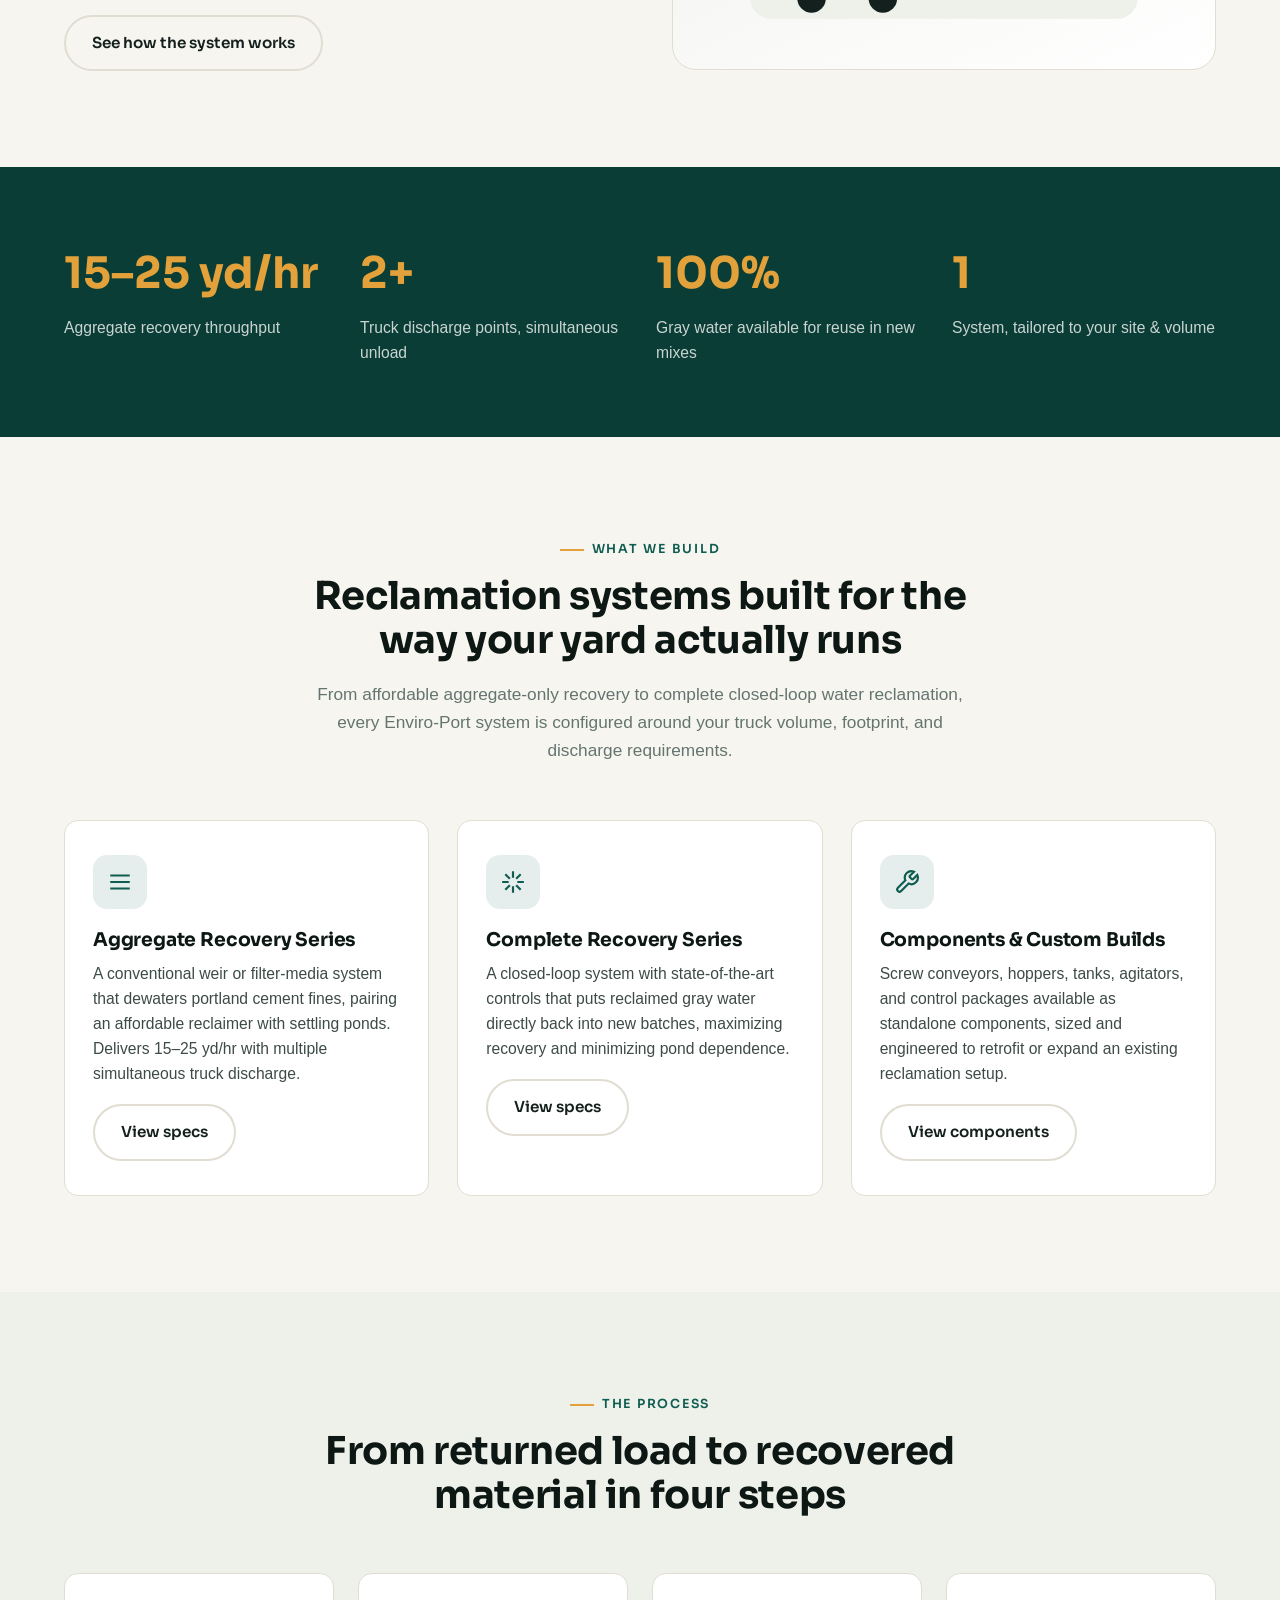
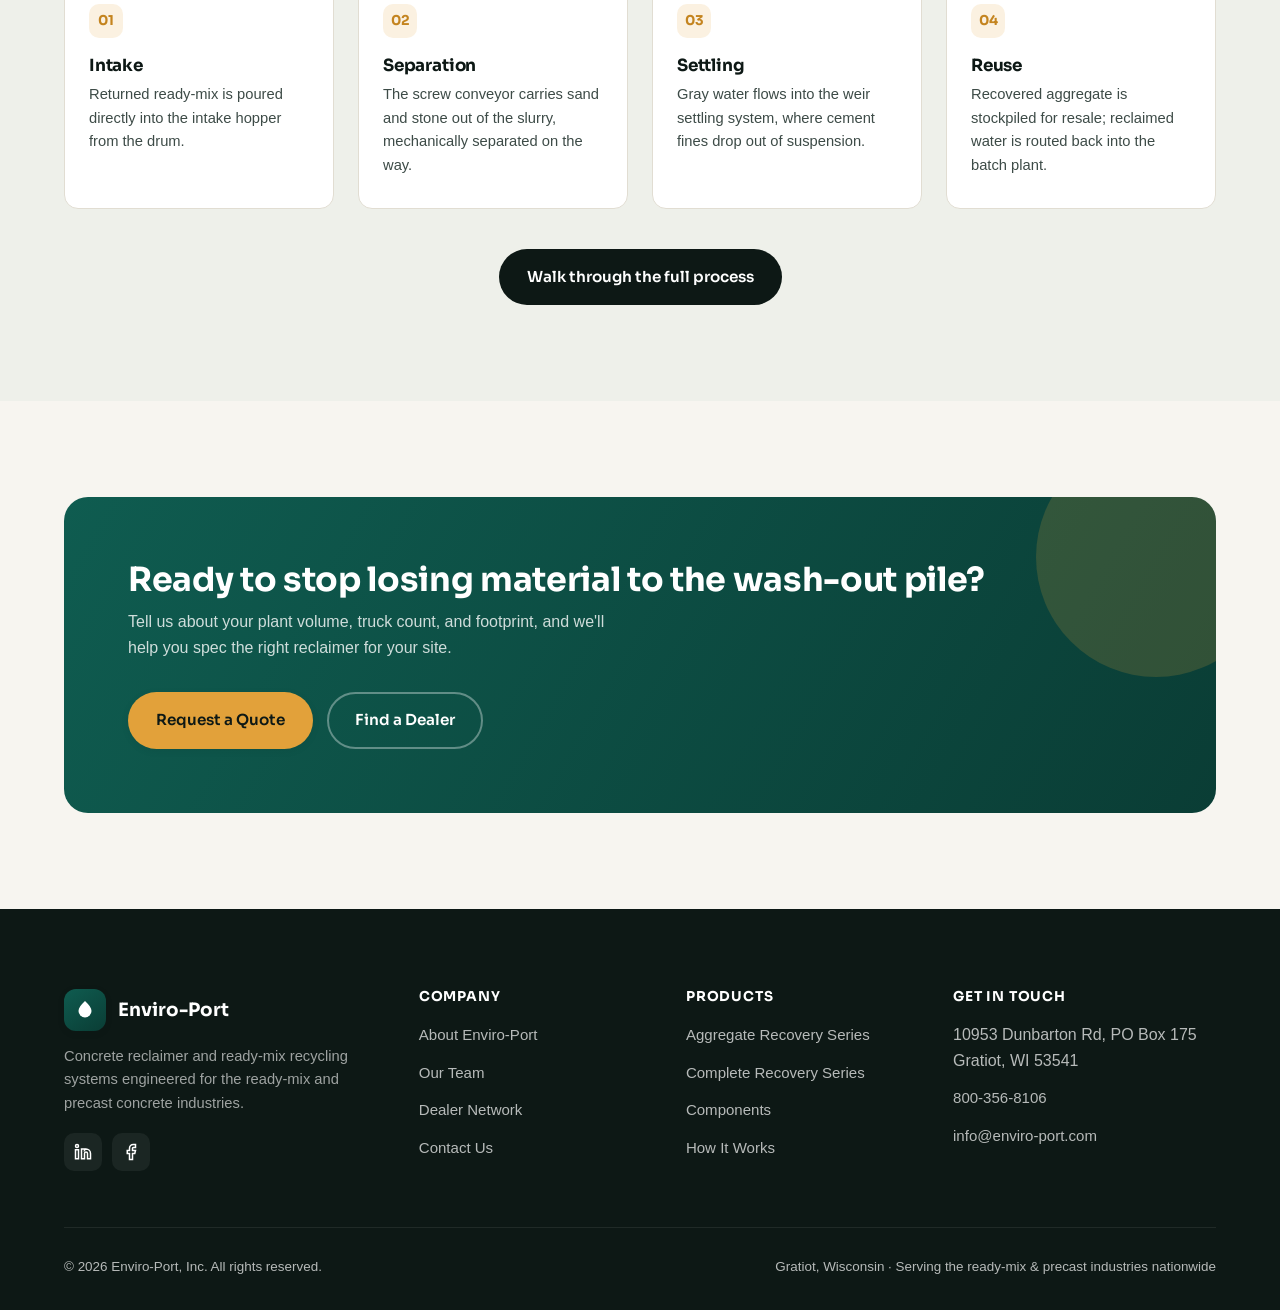
==== commit cae93624: "Add files via upload" ====
--- a/index.html
+++ b/index.html
@@ -5,7 +5,7 @@
   <script>document.documentElement.classList.add("js-enabled");</script>
   <meta name="viewport" content="width=device-width, initial-scale=1.0" />
   <title>Enviro-Port | Ready-Mix Concrete Reclaimers &amp; Recycling Systems</title>
-  <meta name="description" content="Enviro-Port designs and builds concrete reclaimer and ready-mix recycling systems for the ready-mix and precast concrete industries — recovering aggregate, reclaiming water, and cutting waste." />
+  <meta name="description" content="Enviro-Port designs and builds concrete reclaimer and ready-mix recycling systems for the ready-mix and precast concrete industries: recovering aggregate, reclaiming water, and cutting waste." />
   <link rel="icon" type="image/svg+xml" href="assets/img/favicon.svg" />
   <link rel="preconnect" href="https://fonts.googleapis.com" />
   <link rel="preconnect" href="https://fonts.gstatic.com" crossorigin />
@@ -54,7 +54,7 @@
       <div class="hero-copy">
         <span class="eyebrow">Concrete Reclamation &amp; Recycling Equipment</span>
         <h1>Turn returned concrete into <em>recovered aggregate</em> and <em>reusable water</em>.</h1>
-        <p>Enviro-Port builds rugged, high-throughput reclaimer systems for ready-mix and precast producers — engineered to reclaim aggregate, recycle process &amp; storm water, and cut material loss on every load that comes back to the yard.</p>
+        <p>Enviro-Port builds rugged, high-throughput reclaimer systems for ready-mix and precast producers, engineered to reclaim aggregate, recycle process &amp; storm water, and cut material loss on every load that comes back to the yard.</p>
         <div class="hero-actions">
           <a href="products.html" class="btn btn-primary">
             Explore Our Systems
@@ -132,7 +132,7 @@
         <div>
           <span class="eyebrow">The Problem We Solve</span>
           <h2>Every unused yard of returned concrete is money hardening in a pile.</h2>
-          <p>Across the U.S., ready-mix producers wash out and discard millions of tons of usable aggregate and water every year. Enviro-Port reclaimers intercept that returned mix before it hardens — separating sand and stone for reuse and keeping wash water in a closed loop instead of a settling pond.</p>
+          <p>Across the U.S., ready-mix producers wash out and discard millions of tons of usable aggregate and water every year. Enviro-Port reclaimers intercept that returned mix before it hardens, separating sand and stone for reuse and keeping wash water in a closed loop instead of a settling pond.</p>
           <ul class="checklist">
             <li>
               <svg viewBox="0 0 24 24" fill="none" stroke="currentColor" stroke-width="2.4"><path d="M20 6 9 17l-5-5"/></svg>
@@ -215,7 +215,7 @@
             <svg viewBox="0 0 24 24" fill="none" stroke="currentColor" stroke-width="2"><path d="M12 2v6M12 22v-6M4.9 4.9l4.2 4.2M14.9 14.9l4.2 4.2M2 12h6M16 12h6M4.9 19.1l4.2-4.2M14.9 9.1l4.2-4.2"/></svg>
           </div>
           <h3>Complete Recovery Series</h3>
-          <p>A closed-loop system with state-of-the-art controls that puts reclaimed gray water directly back into new batches — maximizing recovery and minimizing pond dependence.</p>
+          <p>A closed-loop system with state-of-the-art controls that puts reclaimed gray water directly back into new batches, maximizing recovery and minimizing pond dependence.</p>
           <a href="products.html#complete-recovery" class="btn btn-ghost" style="margin-top:18px;">View specs</a>
         </div>
         <div class="card reveal">
@@ -223,7 +223,7 @@
             <svg viewBox="0 0 24 24" fill="none" stroke="currentColor" stroke-width="2"><path d="M14.7 6.3a1 1 0 0 0 0 1.4l1.6 1.6a1 1 0 0 0 1.4 0l3.77-3.77a6 6 0 0 1-7.94 7.94l-6.91 6.91a2.12 2.12 0 0 1-3-3l6.91-6.91a6 6 0 0 1 7.94-7.94l-3.76 3.76z"/></svg>
           </div>
           <h3>Components &amp; Custom Builds</h3>
-          <p>Screw conveyors, hoppers, tanks, agitators, and control packages available as standalone components — sized and engineered to retrofit or expand an existing reclamation setup.</p>
+          <p>Screw conveyors, hoppers, tanks, agitators, and control packages available as standalone components, sized and engineered to retrofit or expand an existing reclamation setup.</p>
           <a href="products.html#components" class="btn btn-ghost" style="margin-top:18px;">View components</a>
         </div>
       </div>
@@ -271,7 +271,7 @@
       <div class="cta-band reveal">
         <div>
           <h2>Ready to stop losing material to the wash-out pile?</h2>
-          <p>Tell us about your plant volume, truck count, and footprint — we'll help you spec the right reclaimer for your site.</p>
+          <p>Tell us about your plant volume, truck count, and footprint, and we'll help you spec the right reclaimer for your site.</p>
         </div>
         <div class="cta-actions">
           <a href="contact.html" class="btn btn-primary">Request a Quote</a>
--- a/assets/css/styles.css
+++ b/assets/css/styles.css
@@ -0,0 +1,1048 @@
+/* ==========================================================================
+   Enviro-Port - Design System & Global Styles
+   ========================================================================== */
+
+:root {
+  /* Brand palette */
+  --color-primary: #0f5c50;
+  --color-primary-dark: #0a3d35;
+  --color-primary-light: #17806f;
+  --color-accent: #e2a13a;
+  --color-accent-dark: #c4841f;
+  --color-ink: #14201d;
+  --color-ink-soft: #3d4b47;
+  --color-muted: #647570;
+  --color-bg: #f7f5f0;
+  --color-bg-alt: #eef0ea;
+  --color-surface: #ffffff;
+  --color-border: #e1ddd2;
+  --color-dark: #0d1815;
+  --color-dark-surface: #142521;
+
+  --font-display: "Sora", "Segoe UI", sans-serif;
+  --font-body: "Inter", "Segoe UI", sans-serif;
+
+  --container: 1200px;
+  --radius-sm: 8px;
+  --radius-md: 14px;
+  --radius-lg: 24px;
+  --shadow-sm: 0 2px 8px rgba(13, 24, 21, 0.06);
+  --shadow-md: 0 12px 32px rgba(13, 24, 21, 0.1);
+  --shadow-lg: 0 24px 60px rgba(13, 24, 21, 0.16);
+  --transition: 220ms cubic-bezier(0.4, 0, 0.2, 1);
+}
+
+*,
+*::before,
+*::after {
+  box-sizing: border-box;
+}
+
+html {
+  scroll-behavior: smooth;
+}
+
+body {
+  margin: 0;
+  font-family: var(--font-body);
+  color: var(--color-ink);
+  background: var(--color-bg);
+  line-height: 1.6;
+  -webkit-font-smoothing: antialiased;
+}
+
+img {
+  max-width: 100%;
+  display: block;
+}
+
+a {
+  color: inherit;
+  text-decoration: none;
+}
+
+ul {
+  margin: 0;
+  padding: 0;
+  list-style: none;
+}
+
+h1, h2, h3, h4 {
+  font-family: var(--font-display);
+  line-height: 1.15;
+  margin: 0 0 0.5em;
+  color: var(--color-dark);
+  letter-spacing: -0.01em;
+}
+
+p {
+  margin: 0 0 1em;
+  color: var(--color-ink-soft);
+}
+
+.container {
+  width: 100%;
+  max-width: var(--container);
+  margin: 0 auto;
+  padding: 0 24px;
+}
+
+section {
+  padding: 96px 0;
+}
+
+@media (max-width: 768px) {
+  section { padding: 64px 0; }
+}
+
+.eyebrow {
+  display: inline-flex;
+  align-items: center;
+  gap: 8px;
+  font-family: var(--font-display);
+  font-size: 0.78rem;
+  font-weight: 600;
+  letter-spacing: 0.14em;
+  text-transform: uppercase;
+  color: var(--color-primary);
+  margin-bottom: 14px;
+}
+
+.eyebrow::before {
+  content: "";
+  width: 24px;
+  height: 2px;
+  background: var(--color-accent);
+  display: inline-block;
+}
+
+.section-head {
+  max-width: 680px;
+  margin-bottom: 56px;
+}
+
+.section-head.center {
+  margin-left: auto;
+  margin-right: auto;
+  text-align: center;
+}
+
+.section-head h2 {
+  font-size: clamp(1.8rem, 3vw, 2.6rem);
+}
+
+.section-head p {
+  font-size: 1.08rem;
+  color: var(--color-muted);
+}
+
+/* ---------- Buttons ---------- */
+.btn {
+  display: inline-flex;
+  align-items: center;
+  gap: 10px;
+  font-family: var(--font-display);
+  font-weight: 600;
+  font-size: 0.95rem;
+  padding: 14px 26px;
+  border-radius: 999px;
+  border: 2px solid transparent;
+  cursor: pointer;
+  transition: transform var(--transition), background var(--transition), box-shadow var(--transition), color var(--transition), border-color var(--transition);
+  white-space: nowrap;
+}
+
+.btn svg { width: 18px; height: 18px; flex-shrink: 0; }
+
+.btn-primary {
+  background: var(--color-accent);
+  color: var(--color-dark);
+  box-shadow: var(--shadow-sm);
+}
+.btn-primary:hover {
+  background: var(--color-accent-dark);
+  transform: translateY(-2px);
+  box-shadow: var(--shadow-md);
+}
+
+.btn-outline {
+  border-color: rgba(255,255,255,0.35);
+  color: #fff;
+}
+.btn-outline:hover {
+  border-color: #fff;
+  transform: translateY(-2px);
+}
+
+.btn-dark {
+  background: var(--color-dark);
+  color: #fff;
+}
+.btn-dark:hover {
+  background: var(--color-primary-dark);
+  transform: translateY(-2px);
+  box-shadow: var(--shadow-md);
+}
+
+.btn-ghost {
+  border-color: var(--color-border);
+  color: var(--color-ink);
+}
+.btn-ghost:hover {
+  border-color: var(--color-primary);
+  color: var(--color-primary);
+}
+
+.btn-block { width: 100%; justify-content: center; }
+
+/* ---------- Header ---------- */
+.site-header {
+  position: sticky;
+  top: 0;
+  z-index: 1000;
+  background: rgba(247, 245, 240, 0.85);
+  backdrop-filter: blur(10px);
+  border-bottom: 1px solid var(--color-border);
+}
+
+.site-header .container {
+  display: flex;
+  align-items: center;
+  justify-content: space-between;
+  height: 84px;
+}
+
+.brand {
+  display: flex;
+  align-items: center;
+  gap: 12px;
+  font-family: var(--font-display);
+  font-weight: 700;
+  font-size: 1.15rem;
+  color: var(--color-dark);
+}
+
+.brand-mark {
+  width: 42px;
+  height: 42px;
+  border-radius: 12px;
+  background: linear-gradient(145deg, var(--color-primary), var(--color-primary-dark));
+  display: grid;
+  place-items: center;
+  color: #fff;
+  box-shadow: var(--shadow-sm);
+}
+.brand-mark svg { width: 24px; height: 24px; }
+
+.brand-text small {
+  display: block;
+  font-family: var(--font-body);
+  font-weight: 500;
+  font-size: 0.68rem;
+  letter-spacing: 0.08em;
+  text-transform: uppercase;
+  color: var(--color-muted);
+}
+
+.main-nav {
+  display: flex;
+  align-items: center;
+  gap: 36px;
+}
+
+.main-nav ul {
+  display: flex;
+  gap: 30px;
+}
+
+.main-nav a {
+  font-family: var(--font-display);
+  font-size: 0.94rem;
+  font-weight: 500;
+  color: var(--color-ink-soft);
+  position: relative;
+  padding: 6px 0;
+  transition: color var(--transition);
+}
+
+.main-nav a:hover,
+.main-nav a[aria-current="page"] {
+  color: var(--color-primary);
+}
+
+.main-nav a[aria-current="page"]::after {
+  content: "";
+  position: absolute;
+  left: 0;
+  bottom: -2px;
+  width: 100%;
+  height: 2px;
+  background: var(--color-accent);
+  border-radius: 2px;
+}
+
+.header-cta {
+  display: flex;
+  align-items: center;
+  gap: 18px;
+}
+
+.header-phone {
+  display: flex;
+  align-items: center;
+  gap: 8px;
+  font-family: var(--font-display);
+  font-weight: 600;
+  font-size: 0.92rem;
+  color: var(--color-ink);
+}
+.header-phone svg { width: 18px; height: 18px; color: var(--color-primary); }
+
+.nav-toggle {
+  display: none;
+  width: 44px;
+  height: 44px;
+  border-radius: 10px;
+  border: 1px solid var(--color-border);
+  background: var(--color-surface);
+  align-items: center;
+  justify-content: center;
+  cursor: pointer;
+}
+.nav-toggle span,
+.nav-toggle span::before,
+.nav-toggle span::after {
+  content: "";
+  display: block;
+  width: 20px;
+  height: 2px;
+  background: var(--color-ink);
+  position: relative;
+  transition: transform var(--transition), opacity var(--transition);
+}
+.nav-toggle span::before { position: absolute; top: -6px; }
+.nav-toggle span::after { position: absolute; top: 6px; }
+
+@media (max-width: 960px) {
+  .main-nav { position: fixed; inset: 84px 0 0 0; background: var(--color-bg); flex-direction: column; padding: 32px 24px; gap: 24px; transform: translateX(100%); transition: transform var(--transition); overflow-y: auto; }
+  .main-nav.open { transform: translateX(0); }
+  .main-nav ul { flex-direction: column; gap: 20px; width: 100%; }
+  .main-nav a { display: block; font-size: 1.2rem; }
+  .header-cta .btn-primary-desktop { display: none; }
+  .nav-toggle { display: flex; }
+  body.nav-open { overflow: hidden; }
+}
+
+/* ---------- Hero ---------- */
+.hero {
+  position: relative;
+  overflow: hidden;
+  background: linear-gradient(160deg, var(--color-dark) 0%, var(--color-primary-dark) 55%, var(--color-primary) 100%);
+  color: #fff;
+  padding: 120px 0 100px;
+}
+
+.hero::before {
+  content: "";
+  position: absolute;
+  inset: 0;
+  background-image:
+    radial-gradient(circle at 85% 15%, rgba(226,161,58,0.28), transparent 45%),
+    radial-gradient(circle at 10% 90%, rgba(23,128,111,0.5), transparent 50%);
+  pointer-events: none;
+}
+
+.hero .container {
+  position: relative;
+  display: grid;
+  grid-template-columns: 1.1fr 0.9fr;
+  gap: 48px;
+  align-items: center;
+}
+
+.hero-copy .eyebrow { color: var(--color-accent); }
+.hero-copy .eyebrow::before { background: var(--color-accent); }
+
+.hero h1 {
+  font-size: clamp(2.4rem, 4.4vw, 3.6rem);
+  color: #fff;
+  margin-bottom: 22px;
+}
+
+.hero h1 em {
+  font-style: normal;
+  color: var(--color-accent);
+}
+
+.hero-copy p {
+  color: rgba(255,255,255,0.82);
+  font-size: 1.12rem;
+  max-width: 540px;
+  margin-bottom: 32px;
+}
+
+.hero-actions {
+  display: flex;
+  gap: 16px;
+  flex-wrap: wrap;
+  margin-bottom: 44px;
+}
+
+.hero-stats {
+  display: flex;
+  gap: 40px;
+  flex-wrap: wrap;
+}
+
+.hero-stats .stat-num {
+  font-family: var(--font-display);
+  font-size: 2rem;
+  font-weight: 700;
+  color: #fff;
+}
+.hero-stats .stat-label {
+  font-size: 0.82rem;
+  color: rgba(255,255,255,0.65);
+  text-transform: uppercase;
+  letter-spacing: 0.06em;
+}
+
+.hero-visual {
+  position: relative;
+  aspect-ratio: 1 / 1;
+  display: grid;
+  place-items: center;
+}
+
+.process-diagram {
+  width: 100%;
+  height: 100%;
+  filter: drop-shadow(0 20px 40px rgba(0,0,0,0.35));
+}
+
+@media (max-width: 960px) {
+  .hero .container { grid-template-columns: 1fr; }
+  .hero-visual { max-width: 420px; margin: 0 auto; }
+}
+
+/* ---------- Marquee / trust strip ---------- */
+.trust-strip {
+  background: var(--color-dark);
+  padding: 22px 0;
+  overflow: hidden;
+  border-bottom: 1px solid rgba(255,255,255,0.08);
+}
+.trust-strip .container {
+  display: flex;
+  align-items: center;
+  justify-content: space-between;
+  gap: 20px;
+  flex-wrap: wrap;
+}
+.trust-strip span {
+  color: rgba(255,255,255,0.55);
+  font-family: var(--font-display);
+  font-size: 0.82rem;
+  letter-spacing: 0.08em;
+  text-transform: uppercase;
+}
+
+/* ---------- Stat band ---------- */
+.stat-band {
+  background: var(--color-primary-dark);
+  color: #fff;
+  padding: 72px 0;
+}
+.stat-grid {
+  display: grid;
+  grid-template-columns: repeat(4, 1fr);
+  gap: 32px;
+}
+.stat-card .stat-num {
+  font-family: var(--font-display);
+  font-size: clamp(2rem, 3.4vw, 2.8rem);
+  font-weight: 700;
+  color: var(--color-accent);
+  margin-bottom: 6px;
+}
+.stat-card .stat-label {
+  color: rgba(255,255,255,0.78);
+  font-size: 0.98rem;
+}
+@media (max-width: 860px) {
+  .stat-grid { grid-template-columns: repeat(2, 1fr); }
+}
+
+/* ---------- Cards ---------- */
+.card-grid {
+  display: grid;
+  grid-template-columns: repeat(3, 1fr);
+  gap: 28px;
+}
+@media (max-width: 960px) {
+  .card-grid { grid-template-columns: repeat(2, 1fr); }
+}
+@media (max-width: 680px) {
+  .card-grid { grid-template-columns: 1fr; }
+}
+
+.card {
+  background: var(--color-surface);
+  border: 1px solid var(--color-border);
+  border-radius: var(--radius-md);
+  padding: 34px 28px;
+  transition: transform var(--transition), box-shadow var(--transition), border-color var(--transition);
+}
+.card:hover {
+  transform: translateY(-6px);
+  box-shadow: var(--shadow-md);
+  border-color: transparent;
+}
+
+.card-icon {
+  width: 54px;
+  height: 54px;
+  border-radius: 14px;
+  background: rgba(15,92,80,0.1);
+  color: var(--color-primary);
+  display: grid;
+  place-items: center;
+  margin-bottom: 20px;
+}
+.card-icon svg { width: 26px; height: 26px; }
+
+.card h3 { font-size: 1.18rem; margin-bottom: 10px; }
+.card p { margin-bottom: 0; font-size: 0.98rem; }
+
+/* ---------- Product feature block ---------- */
+.product-block {
+  display: grid;
+  grid-template-columns: 1fr 1fr;
+  gap: 56px;
+  align-items: center;
+  padding: 64px 0;
+  border-bottom: 1px solid var(--color-border);
+}
+.product-block:last-child { border-bottom: none; }
+.product-block.reverse .product-visual { order: 2; }
+@media (max-width: 900px) {
+  .product-block, .product-block.reverse .product-visual { grid-template-columns: 1fr; order: 0; }
+  .product-block { grid-template-columns: 1fr; }
+}
+
+.product-visual {
+  background: linear-gradient(155deg, var(--color-bg-alt), var(--color-surface));
+  border: 1px solid var(--color-border);
+  border-radius: var(--radius-lg);
+  padding: 40px;
+  aspect-ratio: 4/3;
+  display: grid;
+  place-items: center;
+}
+.product-visual svg { width: 100%; height: 100%; }
+
+.tag-row {
+  display: flex;
+  gap: 10px;
+  flex-wrap: wrap;
+  margin-bottom: 18px;
+}
+.tag {
+  font-family: var(--font-display);
+  font-size: 0.76rem;
+  font-weight: 600;
+  padding: 6px 14px;
+  border-radius: 999px;
+  background: rgba(226,161,58,0.15);
+  color: var(--color-accent-dark);
+  letter-spacing: 0.03em;
+}
+
+.spec-list {
+  display: grid;
+  grid-template-columns: 1fr 1fr;
+  gap: 14px 24px;
+  margin: 26px 0;
+}
+.spec-list li {
+  display: flex;
+  align-items: flex-start;
+  gap: 10px;
+  font-size: 0.94rem;
+  color: var(--color-ink-soft);
+}
+.spec-list svg {
+  width: 18px; height: 18px; color: var(--color-primary); flex-shrink: 0; margin-top: 2px;
+}
+
+/* ---------- Steps ---------- */
+.steps {
+  display: grid;
+  grid-template-columns: repeat(4, 1fr);
+  gap: 24px;
+  counter-reset: step;
+}
+@media (max-width: 960px) { .steps { grid-template-columns: repeat(2, 1fr); } }
+@media (max-width: 600px) { .steps { grid-template-columns: 1fr; } }
+
+.step {
+  position: relative;
+  background: var(--color-surface);
+  border: 1px solid var(--color-border);
+  border-radius: var(--radius-md);
+  padding: 30px 24px;
+}
+.step-num {
+  font-family: var(--font-display);
+  font-weight: 700;
+  font-size: 0.85rem;
+  color: var(--color-accent-dark);
+  background: rgba(226,161,58,0.15);
+  width: 34px; height: 34px;
+  border-radius: 10px;
+  display: grid;
+  place-items: center;
+  margin-bottom: 18px;
+}
+.step h3 { font-size: 1.05rem; margin-bottom: 8px; }
+.step p { font-size: 0.92rem; margin-bottom: 0; }
+
+/* ---------- CTA band ---------- */
+.cta-band {
+  background: linear-gradient(120deg, var(--color-primary), var(--color-primary-dark));
+  border-radius: var(--radius-lg);
+  padding: 64px;
+  color: #fff;
+  display: flex;
+  align-items: center;
+  justify-content: space-between;
+  gap: 32px;
+  flex-wrap: wrap;
+  position: relative;
+  overflow: hidden;
+}
+.cta-band::after {
+  content: "";
+  position: absolute;
+  right: -60px; top: -60px;
+  width: 240px; height: 240px;
+  border-radius: 50%;
+  background: rgba(226,161,58,0.18);
+}
+.cta-band h2 { color: #fff; margin-bottom: 10px; font-size: clamp(1.5rem, 2.6vw, 2.1rem); }
+.cta-band p { color: rgba(255,255,255,0.8); margin-bottom: 0; max-width: 480px; }
+.cta-actions { display: flex; gap: 14px; flex-wrap: wrap; position: relative; }
+
+/* ---------- Two column text ---------- */
+.split {
+  display: grid;
+  grid-template-columns: 1fr 1fr;
+  gap: 64px;
+  align-items: center;
+}
+@media (max-width: 900px) { .split { grid-template-columns: 1fr; gap: 40px; } }
+
+.checklist li {
+  display: flex;
+  gap: 12px;
+  align-items: flex-start;
+  margin-bottom: 14px;
+  color: var(--color-ink-soft);
+}
+.checklist svg { width: 20px; height: 20px; color: var(--color-primary); flex-shrink: 0; margin-top: 2px; }
+
+/* ---------- Timeline (about) ---------- */
+.timeline {
+  border-left: 2px solid var(--color-border);
+  padding-left: 32px;
+  display: flex;
+  flex-direction: column;
+  gap: 40px;
+}
+.timeline-item { position: relative; }
+.timeline-item::before {
+  content: "";
+  position: absolute;
+  left: -38px;
+  top: 4px;
+  width: 12px; height: 12px;
+  border-radius: 50%;
+  background: var(--color-accent);
+  border: 3px solid var(--color-bg);
+  box-shadow: 0 0 0 2px var(--color-accent);
+}
+.timeline-item .year {
+  font-family: var(--font-display);
+  color: var(--color-primary);
+  font-weight: 700;
+  font-size: 0.9rem;
+  margin-bottom: 4px;
+  display: block;
+}
+
+/* ---------- Team / values ---------- */
+.value-grid {
+  display: grid;
+  grid-template-columns: repeat(4, 1fr);
+  gap: 24px;
+}
+@media (max-width: 960px) { .value-grid { grid-template-columns: repeat(2, 1fr); } }
+@media (max-width: 600px) { .value-grid { grid-template-columns: 1fr; } }
+
+.dept-card {
+  background: var(--color-surface);
+  border: 1px solid var(--color-border);
+  border-radius: var(--radius-md);
+  padding: 30px;
+  text-align: center;
+}
+.dept-card .card-icon { margin: 0 auto 18px; }
+
+/* ---------- Dealer profiles ---------- */
+.dealer-profile {
+  display: grid;
+  grid-template-columns: 0.9fr 1.1fr;
+  gap: 48px;
+  align-items: center;
+  background: var(--color-surface);
+  border: 1px solid var(--color-border);
+  border-radius: var(--radius-lg);
+  padding: 40px;
+  margin-bottom: 32px;
+}
+.dealer-profile:last-of-type { margin-bottom: 0; }
+@media (max-width: 860px) {
+  .dealer-profile { grid-template-columns: 1fr; padding: 28px; }
+}
+
+.dealer-visual {
+  display: flex;
+  flex-direction: column;
+  align-items: center;
+  gap: 16px;
+  background: var(--color-bg-alt);
+  border-radius: var(--radius-md);
+  padding: 24px;
+}
+.dealer-logo {
+  max-width: 240px;
+  width: 100%;
+  height: auto;
+}
+.dealer-map {
+  max-width: 220px;
+  width: 100%;
+  height: auto;
+}
+
+.dealer-info h3 {
+  font-size: 1.3rem;
+  margin-bottom: 6px;
+}
+.dealer-info .dealer-role {
+  font-family: var(--font-display);
+  font-size: 0.82rem;
+  font-weight: 600;
+  color: var(--color-primary);
+  text-transform: uppercase;
+  letter-spacing: 0.06em;
+  margin-bottom: 14px;
+  display: block;
+}
+
+.state-badges {
+  display: flex;
+  flex-wrap: wrap;
+  gap: 8px;
+  margin: 18px 0 22px;
+}
+.state-badge {
+  font-family: var(--font-display);
+  font-size: 0.78rem;
+  font-weight: 700;
+  padding: 6px 12px;
+  border-radius: 8px;
+  background: rgba(15,92,80,0.08);
+  color: var(--color-primary-dark);
+  border: 1px solid rgba(15,92,80,0.15);
+}
+
+.dealer-actions {
+  display: flex;
+  gap: 12px;
+  flex-wrap: wrap;
+}
+
+/* ---------- Dealers ---------- */
+.dealer-table {
+  width: 100%;
+  border-collapse: collapse;
+  background: var(--color-surface);
+  border-radius: var(--radius-md);
+  overflow: hidden;
+  box-shadow: var(--shadow-sm);
+}
+.dealer-table th, .dealer-table td {
+  text-align: left;
+  padding: 18px 22px;
+  border-bottom: 1px solid var(--color-border);
+  font-size: 0.95rem;
+}
+.dealer-table th {
+  font-family: var(--font-display);
+  font-size: 0.78rem;
+  letter-spacing: 0.06em;
+  text-transform: uppercase;
+  color: var(--color-muted);
+  background: var(--color-bg-alt);
+}
+.dealer-table tr:last-child td { border-bottom: none; }
+.dealer-table td strong { color: var(--color-ink); }
+.pill {
+  display: inline-block;
+  font-size: 0.74rem;
+  font-weight: 600;
+  padding: 4px 10px;
+  border-radius: 999px;
+  background: rgba(15,92,80,0.1);
+  color: var(--color-primary);
+}
+
+/* ---------- Forms ---------- */
+.contact-grid {
+  display: grid;
+  grid-template-columns: 1fr 1fr;
+  gap: 56px;
+  align-items: flex-start;
+}
+@media (max-width: 900px) { .contact-grid { grid-template-columns: 1fr; } }
+
+.form-card {
+  background: var(--color-surface);
+  border: 1px solid var(--color-border);
+  border-radius: var(--radius-lg);
+  padding: 40px;
+  box-shadow: var(--shadow-sm);
+}
+
+.form-row {
+  display: grid;
+  grid-template-columns: 1fr 1fr;
+  gap: 18px;
+}
+@media (max-width: 560px) { .form-row { grid-template-columns: 1fr; } }
+
+.field { margin-bottom: 20px; }
+.field label {
+  display: block;
+  font-family: var(--font-display);
+  font-size: 0.86rem;
+  font-weight: 600;
+  margin-bottom: 8px;
+  color: var(--color-ink);
+}
+.field input,
+.field select,
+.field textarea {
+  width: 100%;
+  padding: 13px 16px;
+  border-radius: var(--radius-sm);
+  border: 1.5px solid var(--color-border);
+  background: var(--color-bg);
+  font-family: var(--font-body);
+  font-size: 0.96rem;
+  color: var(--color-ink);
+  transition: border-color var(--transition), box-shadow var(--transition);
+}
+.field input:focus,
+.field select:focus,
+.field textarea:focus {
+  outline: none;
+  border-color: var(--color-primary);
+  box-shadow: 0 0 0 4px rgba(15,92,80,0.12);
+}
+.field textarea { resize: vertical; min-height: 130px; }
+
+.form-note {
+  font-size: 0.82rem;
+  color: var(--color-muted);
+  margin-top: 14px;
+}
+
+.form-success {
+  display: none;
+  align-items: center;
+  gap: 12px;
+  background: rgba(15,92,80,0.08);
+  border: 1px solid rgba(15,92,80,0.25);
+  color: var(--color-primary-dark);
+  padding: 16px 20px;
+  border-radius: var(--radius-sm);
+  font-size: 0.94rem;
+  margin-top: 18px;
+}
+.form-success.visible { display: flex; }
+.form-success svg { width: 20px; height: 20px; flex-shrink: 0; }
+
+.info-list {
+  display: flex;
+  flex-direction: column;
+  gap: 24px;
+}
+.info-item {
+  display: flex;
+  gap: 16px;
+  align-items: flex-start;
+}
+.info-item .card-icon { margin: 0; flex-shrink: 0; }
+.info-item h4 { margin-bottom: 4px; font-size: 1.02rem; }
+.info-item p { margin-bottom: 0; font-size: 0.94rem; }
+
+.map-frame {
+  border-radius: var(--radius-md);
+  overflow: hidden;
+  border: 1px solid var(--color-border);
+  margin-top: 28px;
+  aspect-ratio: 16/9;
+}
+.map-frame iframe { width: 100%; height: 100%; border: 0; }
+
+/* ---------- Footer ---------- */
+.site-footer {
+  background: var(--color-dark);
+  color: rgba(255,255,255,0.7);
+  padding: 80px 0 32px;
+}
+.footer-grid {
+  display: grid;
+  grid-template-columns: 1.4fr 1fr 1fr 1.2fr;
+  gap: 48px;
+  padding-bottom: 56px;
+  border-bottom: 1px solid rgba(255,255,255,0.08);
+}
+@media (max-width: 900px) {
+  .footer-grid { grid-template-columns: 1fr 1fr; }
+}
+@media (max-width: 560px) {
+  .footer-grid { grid-template-columns: 1fr; }
+}
+
+.footer-brand .brand { color: #fff; margin-bottom: 14px; }
+.footer-brand p { color: rgba(255,255,255,0.6); font-size: 0.92rem; max-width: 320px; }
+
+.footer-social {
+  display: flex;
+  gap: 10px;
+  margin-top: 18px;
+}
+.footer-social a {
+  width: 38px; height: 38px;
+  border-radius: 10px;
+  background: rgba(255,255,255,0.06);
+  display: grid;
+  place-items: center;
+  transition: background var(--transition), transform var(--transition);
+}
+.footer-social a:hover { background: var(--color-primary); transform: translateY(-2px); }
+.footer-social svg { width: 18px; height: 18px; color: #fff; }
+
+.footer-col h4 {
+  color: #fff;
+  font-size: 0.85rem;
+  letter-spacing: 0.06em;
+  text-transform: uppercase;
+  margin-bottom: 18px;
+}
+.footer-col ul { display: flex; flex-direction: column; gap: 12px; }
+.footer-col a { font-size: 0.94rem; transition: color var(--transition); }
+.footer-col a:hover { color: var(--color-accent); }
+
+.footer-bottom {
+  display: flex;
+  justify-content: space-between;
+  align-items: center;
+  padding-top: 28px;
+  font-size: 0.84rem;
+  flex-wrap: wrap;
+  gap: 12px;
+}
+.footer-bottom a:hover { color: #fff; }
+
+/* ---------- Page hero (interior pages) ---------- */
+.page-hero {
+  background: linear-gradient(160deg, var(--color-dark), var(--color-primary-dark));
+  color: #fff;
+  padding: 84px 0 64px;
+  position: relative;
+  overflow: hidden;
+}
+.page-hero::before {
+  content: "";
+  position: absolute;
+  inset: 0;
+  background-image: radial-gradient(circle at 90% 10%, rgba(226,161,58,0.22), transparent 45%);
+}
+.page-hero .container { position: relative; }
+.breadcrumb {
+  display: flex;
+  gap: 8px;
+  align-items: center;
+  font-size: 0.85rem;
+  color: rgba(255,255,255,0.6);
+  margin-bottom: 20px;
+}
+.breadcrumb a { color: rgba(255,255,255,0.85); }
+.page-hero h1 { color: #fff; font-size: clamp(2rem, 4vw, 3rem); max-width: 720px; }
+.page-hero p.lead { color: rgba(255,255,255,0.78); max-width: 620px; font-size: 1.08rem; margin-top: 16px; }
+
+/* ---------- Utility ---------- */
+.text-center { text-align: center; }
+.bg-alt { background: var(--color-bg-alt); }
+.bg-surface { background: var(--color-surface); }
+.mt-0 { margin-top: 0; }
+.js-enabled .reveal {
+  opacity: 0;
+  transform: translateY(24px);
+  transition: opacity 700ms ease, transform 700ms ease;
+}
+.js-enabled .reveal.in-view {
+  opacity: 1;
+  transform: translateY(0);
+}
+
+.back-to-top {
+  position: fixed;
+  bottom: 28px;
+  right: 28px;
+  width: 48px;
+  height: 48px;
+  border-radius: 50%;
+  background: var(--color-primary);
+  color: #fff;
+  display: grid;
+  place-items: center;
+  box-shadow: var(--shadow-md);
+  opacity: 0;
+  pointer-events: none;
+  transform: translateY(12px);
+  transition: opacity var(--transition), transform var(--transition), background var(--transition);
+  z-index: 900;
+}
+.back-to-top.visible { opacity: 1; pointer-events: auto; transform: translateY(0); }
+.back-to-top:hover { background: var(--color-accent-dark); }
+.back-to-top svg { width: 20px; height: 20px; }
+
+.badge-row {
+  display: flex;
+  gap: 28px;
+  flex-wrap: wrap;
+  margin-top: 20px;
+}
+.badge-row .badge {
+  display: flex;
+  align-items: center;
+  gap: 10px;
+  font-size: 0.88rem;
+  color: rgba(255,255,255,0.75);
+}
+.badge-row svg { width: 20px; height: 20px; color: var(--color-accent); }
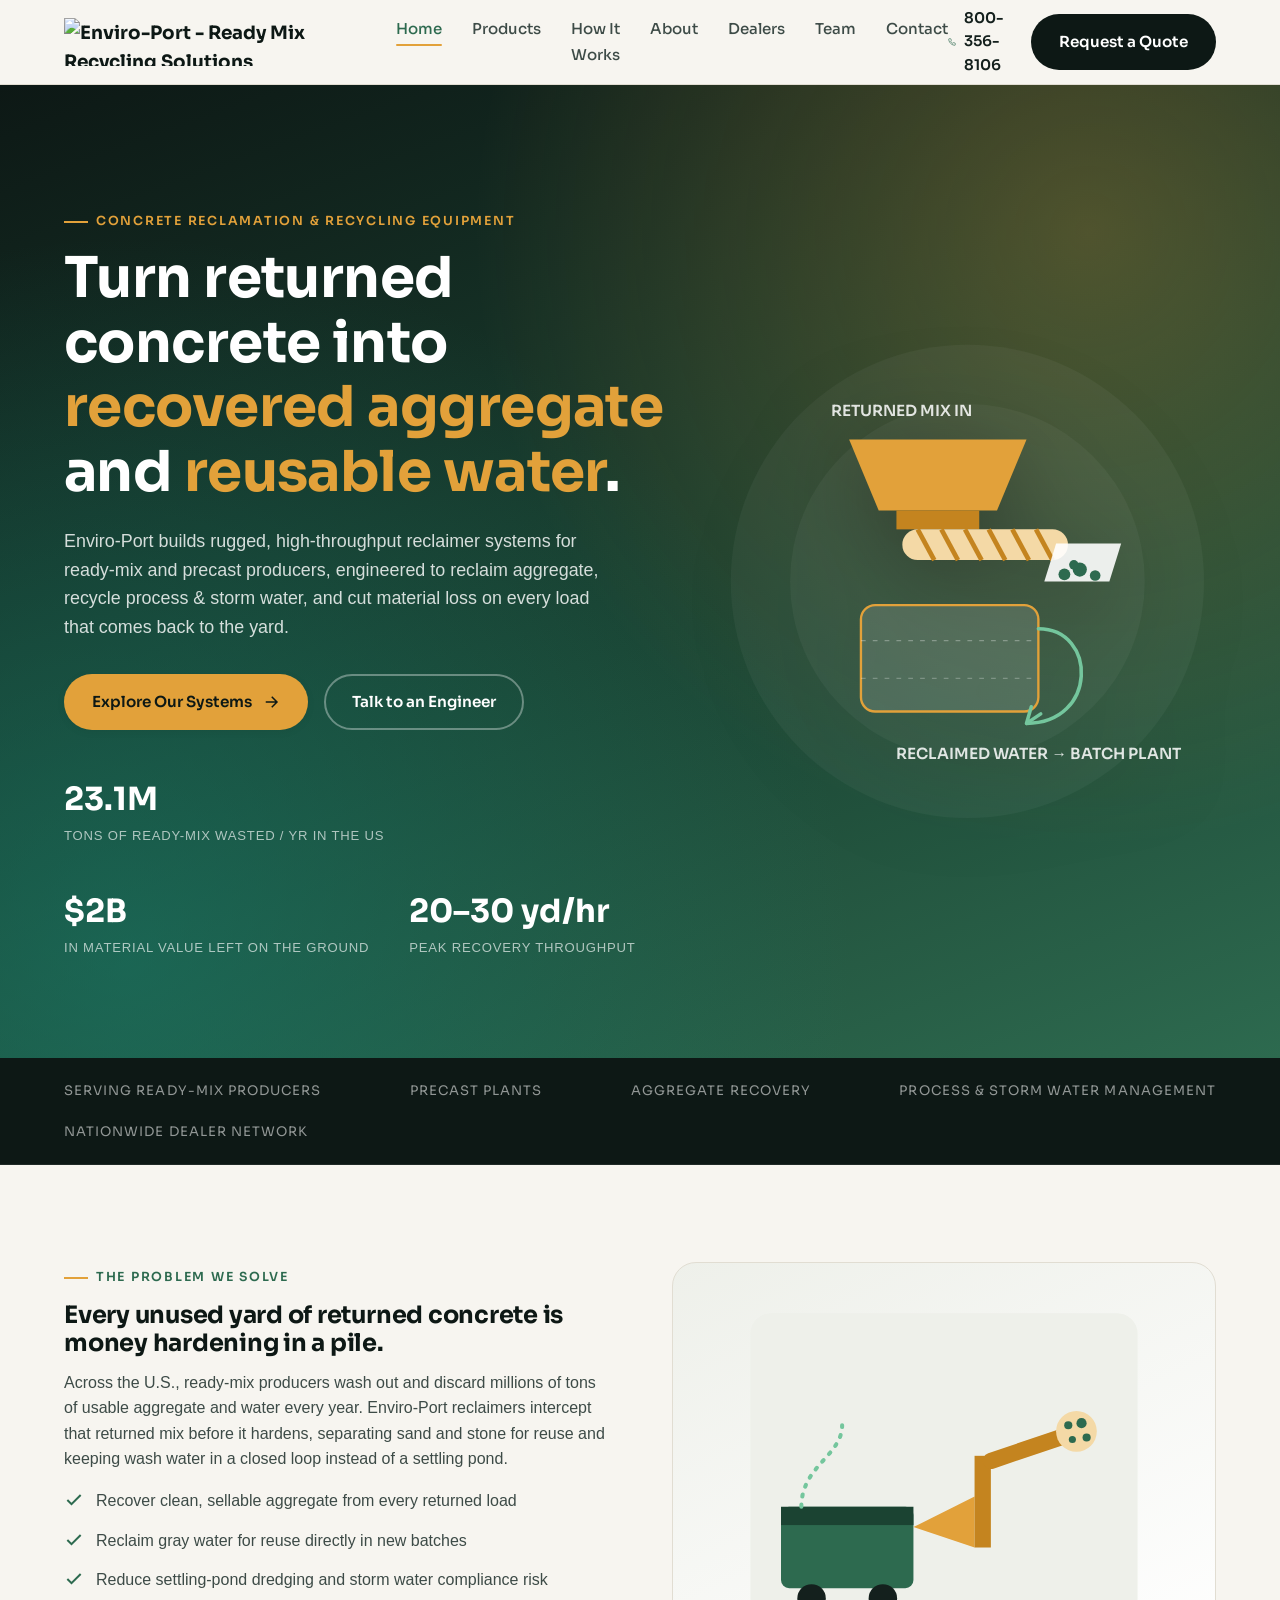
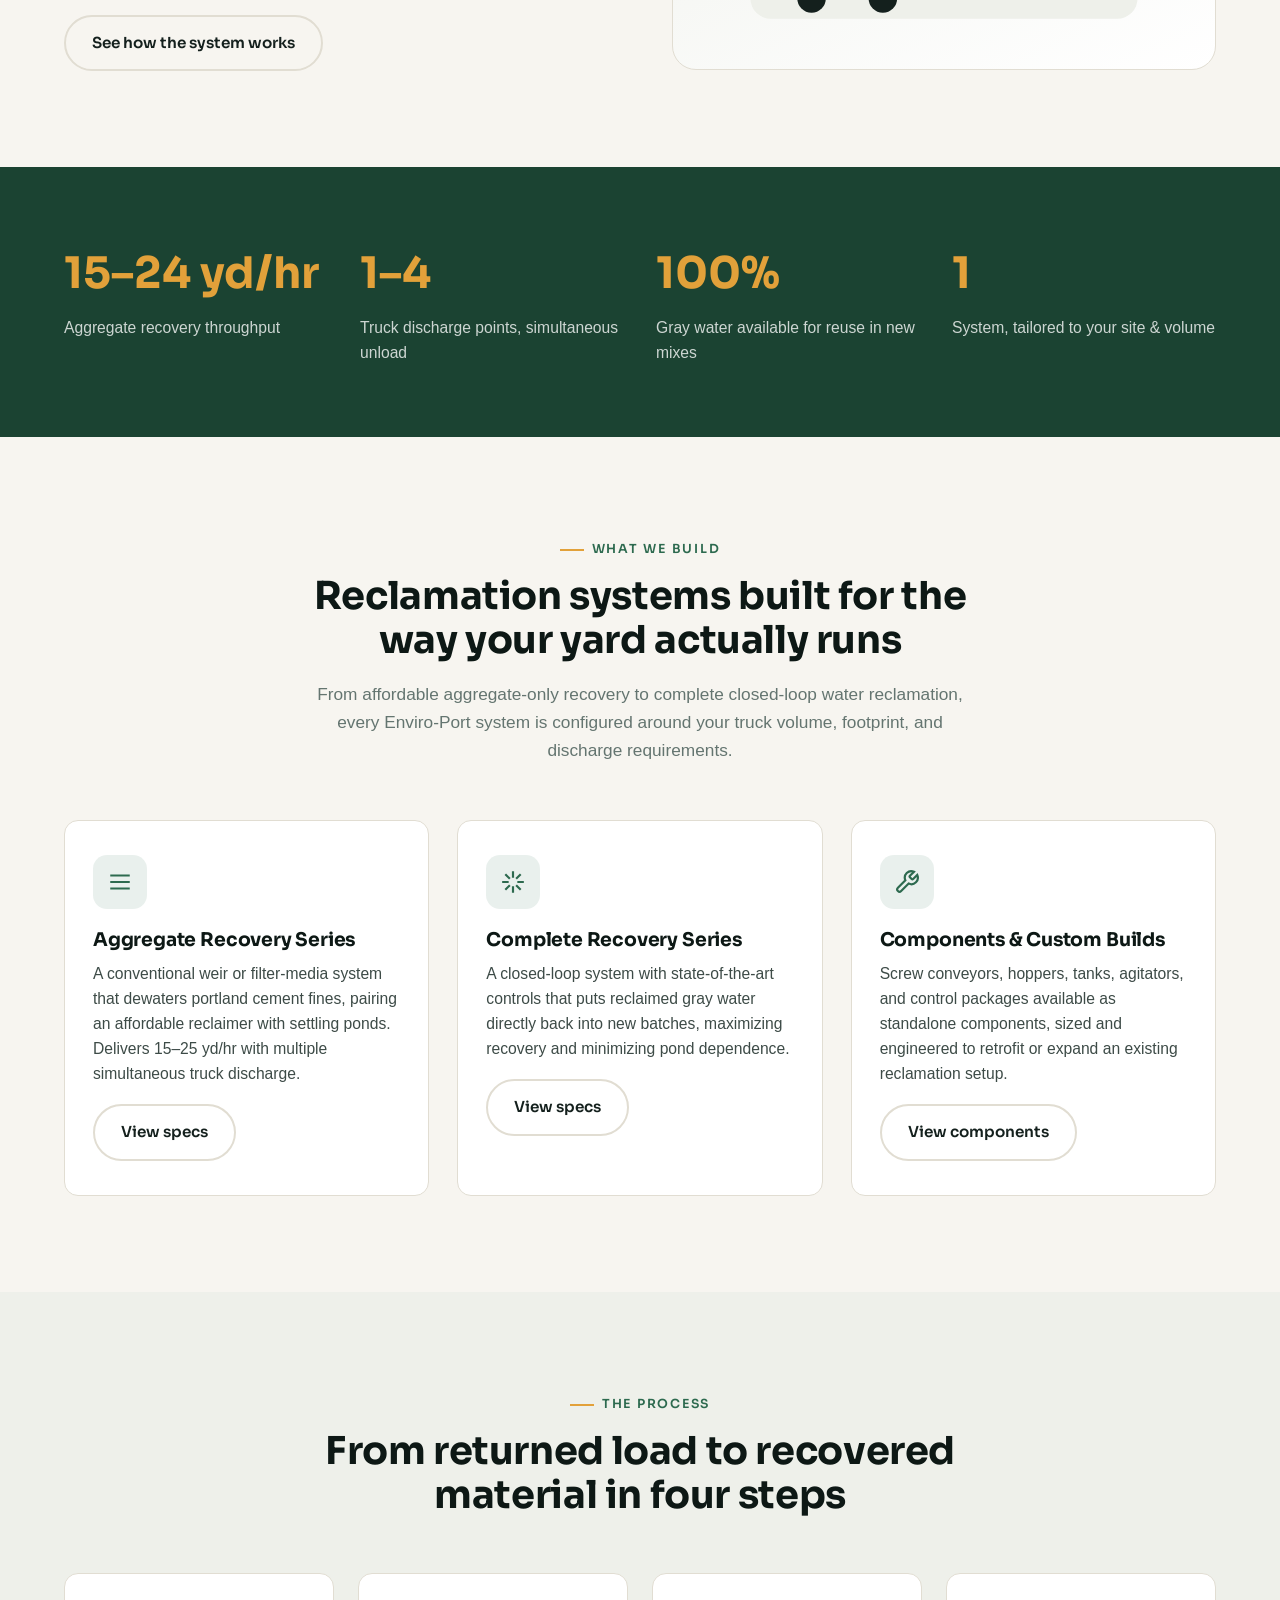
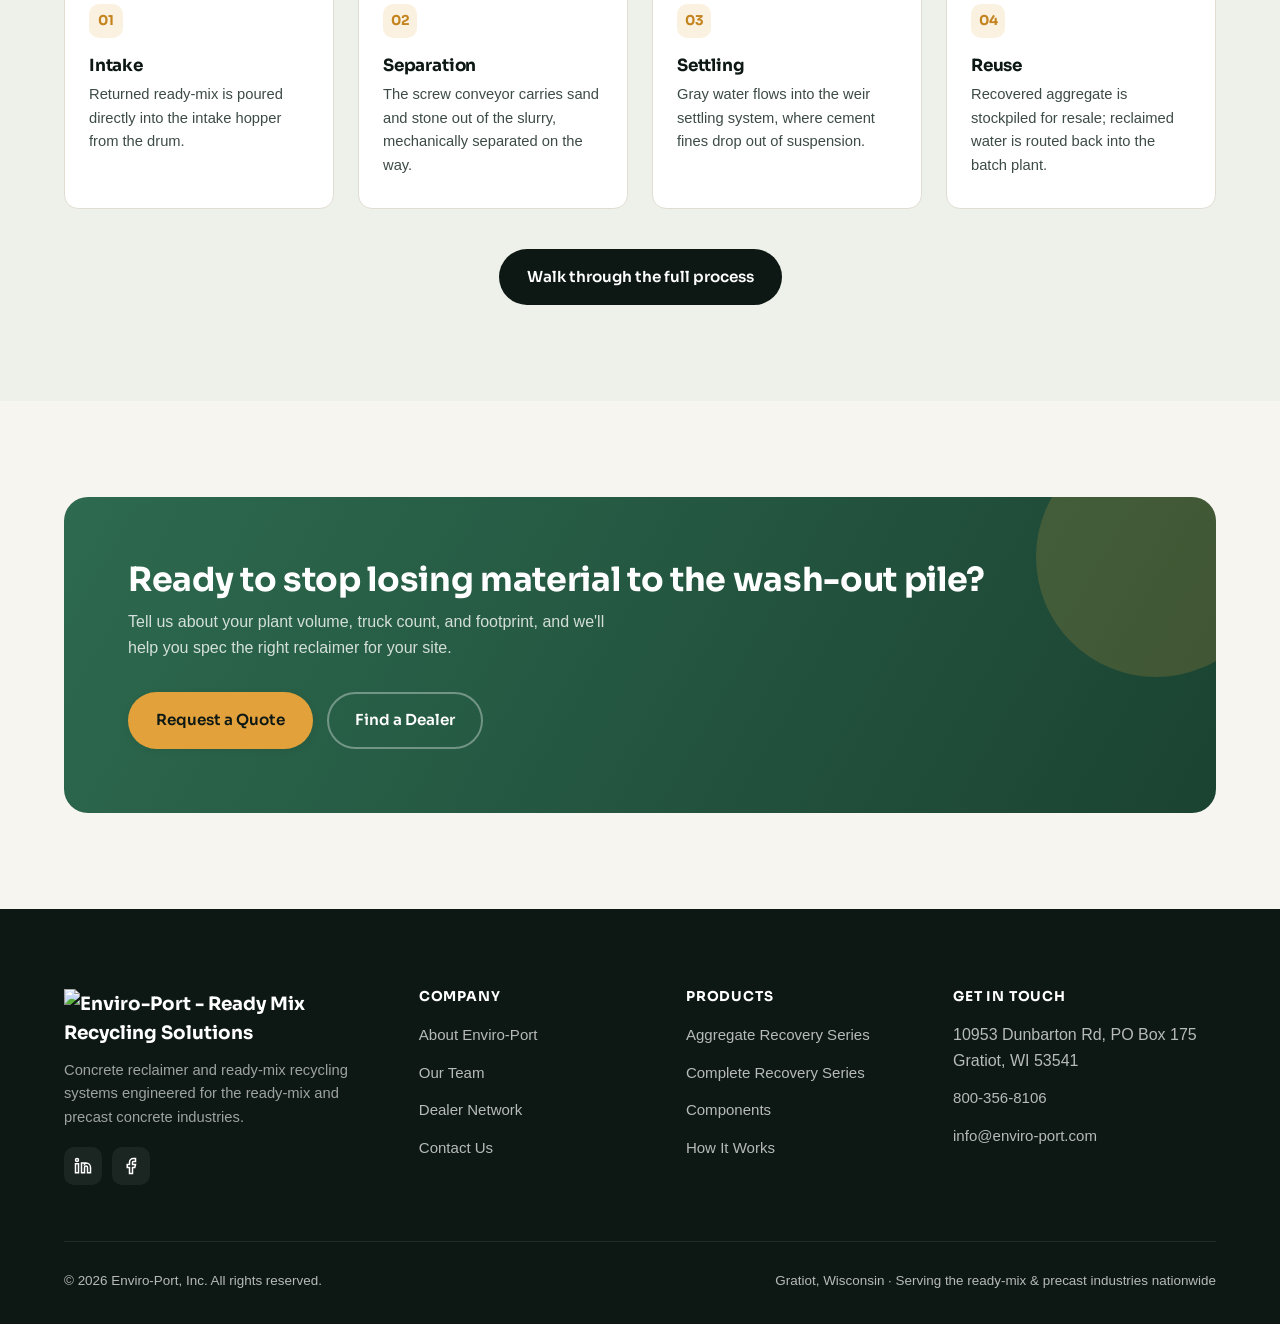
==== commit b53a96a3: "Add files via upload" ====
--- a/index.html
+++ b/index.html
@@ -16,12 +16,7 @@
 
   <header class="site-header">
     <div class="container">
-      <a href="index.html" class="brand">
-        <span class="brand-mark">
-          <svg viewBox="0 0 24 24" fill="none"><path d="M12 3c4 3.6 6.5 7 6.5 10a6.5 6.5 0 1 1-13 0c0-3 2.5-6.4 6.5-10Z" fill="currentColor"/></svg>
-        </span>
-        <span class="brand-text">Enviro-Port<small>Ready-Mix Recycling Systems</small></span>
-      </a>
+      <a href="index.html" class="brand"><img src="assets/img/enviro-port-logo.png" alt="Enviro-Port - Ready Mix Recycling Solutions" class="brand-logo" /></a>
 
       <nav class="main-nav" id="main-nav">
         <ul>
@@ -72,7 +67,7 @@
             <div class="stat-label">In material value left on the ground</div>
           </div>
           <div>
-            <div class="stat-num"><span data-count-to="25" data-suffix=" yd">0 yd</span>/hr</div>
+            <div class="stat-num"><span data-count-to="20">0</span>&#8211;<span data-count-to="30">0</span> yd/hr</div>
             <div class="stat-label">Peak recovery throughput</div>
           </div>
         </div>
@@ -97,17 +92,17 @@
           </g>
           <!-- Aggregate pile -->
           <path d="M285 178 L340 178 L330 210 L275 210 Z" fill="#ffffff" opacity="0.9"/>
-          <circle cx="292" cy="204" r="5" fill="#0f5c50"/>
-          <circle cx="305" cy="200" r="6" fill="#0f5c50"/>
-          <circle cx="318" cy="205" r="4.5" fill="#0f5c50"/>
-          <circle cx="300" cy="196" r="4" fill="#0f5c50"/>
+          <circle cx="292" cy="204" r="5" fill="#2d6a4f"/>
+          <circle cx="305" cy="200" r="6" fill="#2d6a4f"/>
+          <circle cx="318" cy="205" r="4.5" fill="#2d6a4f"/>
+          <circle cx="300" cy="196" r="4" fill="#2d6a4f"/>
           <!-- Settling tank -->
           <rect x="120" y="230" width="150" height="90" rx="12" fill="rgba(255,255,255,0.12)" stroke="#e2a13a" stroke-width="2"/>
           <path d="M120 260 H270" stroke="rgba(255,255,255,0.3)" stroke-dasharray="4 6"/>
           <path d="M120 292 H270" stroke="rgba(255,255,255,0.25)" stroke-dasharray="4 6"/>
           <!-- Water return arrow -->
-          <path d="M270 250 C 320 250 320 330 260 330" stroke="#7fd6c4" stroke-width="3" fill="none" stroke-linecap="round"/>
-          <path d="M260 330 l 12 -8 M260 330 l 4 -14" stroke="#7fd6c4" stroke-width="3" fill="none" stroke-linecap="round"/>
+          <path d="M270 250 C 320 250 320 330 260 330" stroke="#74c69d" stroke-width="3" fill="none" stroke-linecap="round"/>
+          <path d="M260 330 l 12 -8 M260 330 l 4 -14" stroke="#74c69d" stroke-width="3" fill="none" stroke-linecap="round"/>
           <text x="150" y="360" fill="#ffffff" font-family="Sora, sans-serif" font-size="13" font-weight="600" opacity="0.85">RECLAIMED WATER → BATCH PLANT</text>
           <text x="95" y="70" fill="#ffffff" font-family="Sora, sans-serif" font-size="13" font-weight="600" opacity="0.85">RETURNED MIX IN</text>
         </svg>
@@ -152,16 +147,16 @@
         <div class="product-visual">
           <svg viewBox="0 0 400 320" fill="none">
             <rect x="10" y="10" width="380" height="300" rx="20" fill="#eef0ea"/>
-            <rect x="40" y="200" width="130" height="80" rx="8" fill="#0f5c50"/>
-            <rect x="40" y="200" width="130" height="18" fill="#0a3d35"/>
+            <rect x="40" y="200" width="130" height="80" rx="8" fill="#2d6a4f"/>
+            <rect x="40" y="200" width="130" height="18" fill="#1b4332"/>
             <circle cx="70" cy="290" r="14" fill="#14201d"/>
             <circle cx="140" cy="290" r="14" fill="#14201d"/>
             <path d="M170 220 L230 190 L230 240 Z" fill="#e2a13a"/>
             <rect x="230" y="150" width="16" height="90" fill="#c4841f"/>
             <path d="M246 155 L320 130" stroke="#c4841f" stroke-width="16" stroke-linecap="round"/>
             <circle cx="330" cy="126" r="20" fill="#f4d9a6"/>
-            <g fill="#0f5c50"><circle cx="322" cy="120" r="4"/><circle cx="335" cy="118" r="5"/><circle cx="340" cy="132" r="4"/><circle cx="326" cy="134" r="3.5"/></g>
-            <path d="M60 200 C 60 160 100 150 100 120" stroke="#7fbfae" stroke-width="4" fill="none" stroke-dasharray="2 8" stroke-linecap="round"/>
+            <g fill="#2d6a4f"><circle cx="322" cy="120" r="4"/><circle cx="335" cy="118" r="5"/><circle cx="340" cy="132" r="4"/><circle cx="326" cy="134" r="3.5"/></g>
+            <path d="M60 200 C 60 160 100 150 100 120" stroke="#74c69d" stroke-width="4" fill="none" stroke-dasharray="2 8" stroke-linecap="round"/>
           </svg>
         </div>
       </div>
@@ -177,7 +172,7 @@
           <div class="stat-label">Aggregate recovery throughput</div>
         </div>
         <div class="stat-card reveal">
-          <div class="stat-num"><span data-count-to="2">0</span>+</div>
+          <div class="stat-num"><span data-count-to="1">0</span>&#8211;<span data-count-to="4">0</span></div>
           <div class="stat-label">Truck discharge points, simultaneous unload</div>
         </div>
         <div class="stat-card reveal">
@@ -285,12 +280,7 @@
     <div class="container">
       <div class="footer-grid">
         <div class="footer-brand">
-          <a href="index.html" class="brand">
-            <span class="brand-mark">
-              <svg viewBox="0 0 24 24" fill="none"><path d="M12 3c4 3.6 6.5 7 6.5 10a6.5 6.5 0 1 1-13 0c0-3 2.5-6.4 6.5-10Z" fill="currentColor"/></svg>
-            </span>
-            Enviro-Port
-          </a>
+          <a href="index.html" class="brand"><img src="assets/img/enviro-port-logo.png" alt="Enviro-Port - Ready Mix Recycling Solutions" class="brand-logo" /></a>
           <p>Concrete reclaimer and ready-mix recycling systems engineered for the ready-mix and precast concrete industries.</p>
           <div class="footer-social">
             <a href="https://www.linkedin.com/company/enviroportinc" aria-label="LinkedIn" target="_blank" rel="noopener">
--- a/assets/css/styles.css
+++ b/assets/css/styles.css
@@ -4,9 +4,9 @@
 
 :root {
   /* Brand palette */
-  --color-primary: #0f5c50;
-  --color-primary-dark: #0a3d35;
-  --color-primary-light: #17806f;
+  --color-primary: #2d6a4f;
+  --color-primary-dark: #1b4332;
+  --color-primary-light: #40916c;
   --color-accent: #e2a13a;
   --color-accent-dark: #c4841f;
   --color-ink: #14201d;
@@ -222,6 +222,19 @@
   color: var(--color-dark);
 }
 
+.brand-logo {
+  height: 48px;
+  width: auto;
+  display: block;
+  object-fit: contain;
+}
+.footer-brand .brand-logo {
+  height: 56px;
+}
+@media (max-width: 480px) {
+  .brand-logo { height: 40px; }
+}
+
 .brand-mark {
   width: 42px;
   height: 42px;
@@ -503,7 +516,7 @@
   width: 54px;
   height: 54px;
   border-radius: 14px;
-  background: rgba(15,92,80,0.1);
+  background: rgba(45,106,79,0.1);
   color: var(--color-primary);
   display: grid;
   place-items: center;
@@ -762,9 +775,9 @@
   font-weight: 700;
   padding: 6px 12px;
   border-radius: 8px;
-  background: rgba(15,92,80,0.08);
+  background: rgba(45,106,79,0.08);
   color: var(--color-primary-dark);
-  border: 1px solid rgba(15,92,80,0.15);
+  border: 1px solid rgba(45,106,79,0.15);
 }
 
 .dealer-actions {
@@ -804,7 +817,7 @@
   font-weight: 600;
   padding: 4px 10px;
   border-radius: 999px;
-  background: rgba(15,92,80,0.1);
+  background: rgba(45,106,79,0.1);
   color: var(--color-primary);
 }
 
@@ -859,7 +872,7 @@
 .field textarea:focus {
   outline: none;
   border-color: var(--color-primary);
-  box-shadow: 0 0 0 4px rgba(15,92,80,0.12);
+  box-shadow: 0 0 0 4px rgba(45,106,79,0.12);
 }
 .field textarea { resize: vertical; min-height: 130px; }
 
@@ -873,8 +886,8 @@
   display: none;
   align-items: center;
   gap: 12px;
-  background: rgba(15,92,80,0.08);
-  border: 1px solid rgba(15,92,80,0.25);
+  background: rgba(45,106,79,0.08);
+  border: 1px solid rgba(45,106,79,0.25);
   color: var(--color-primary-dark);
   padding: 16px 20px;
   border-radius: var(--radius-sm);
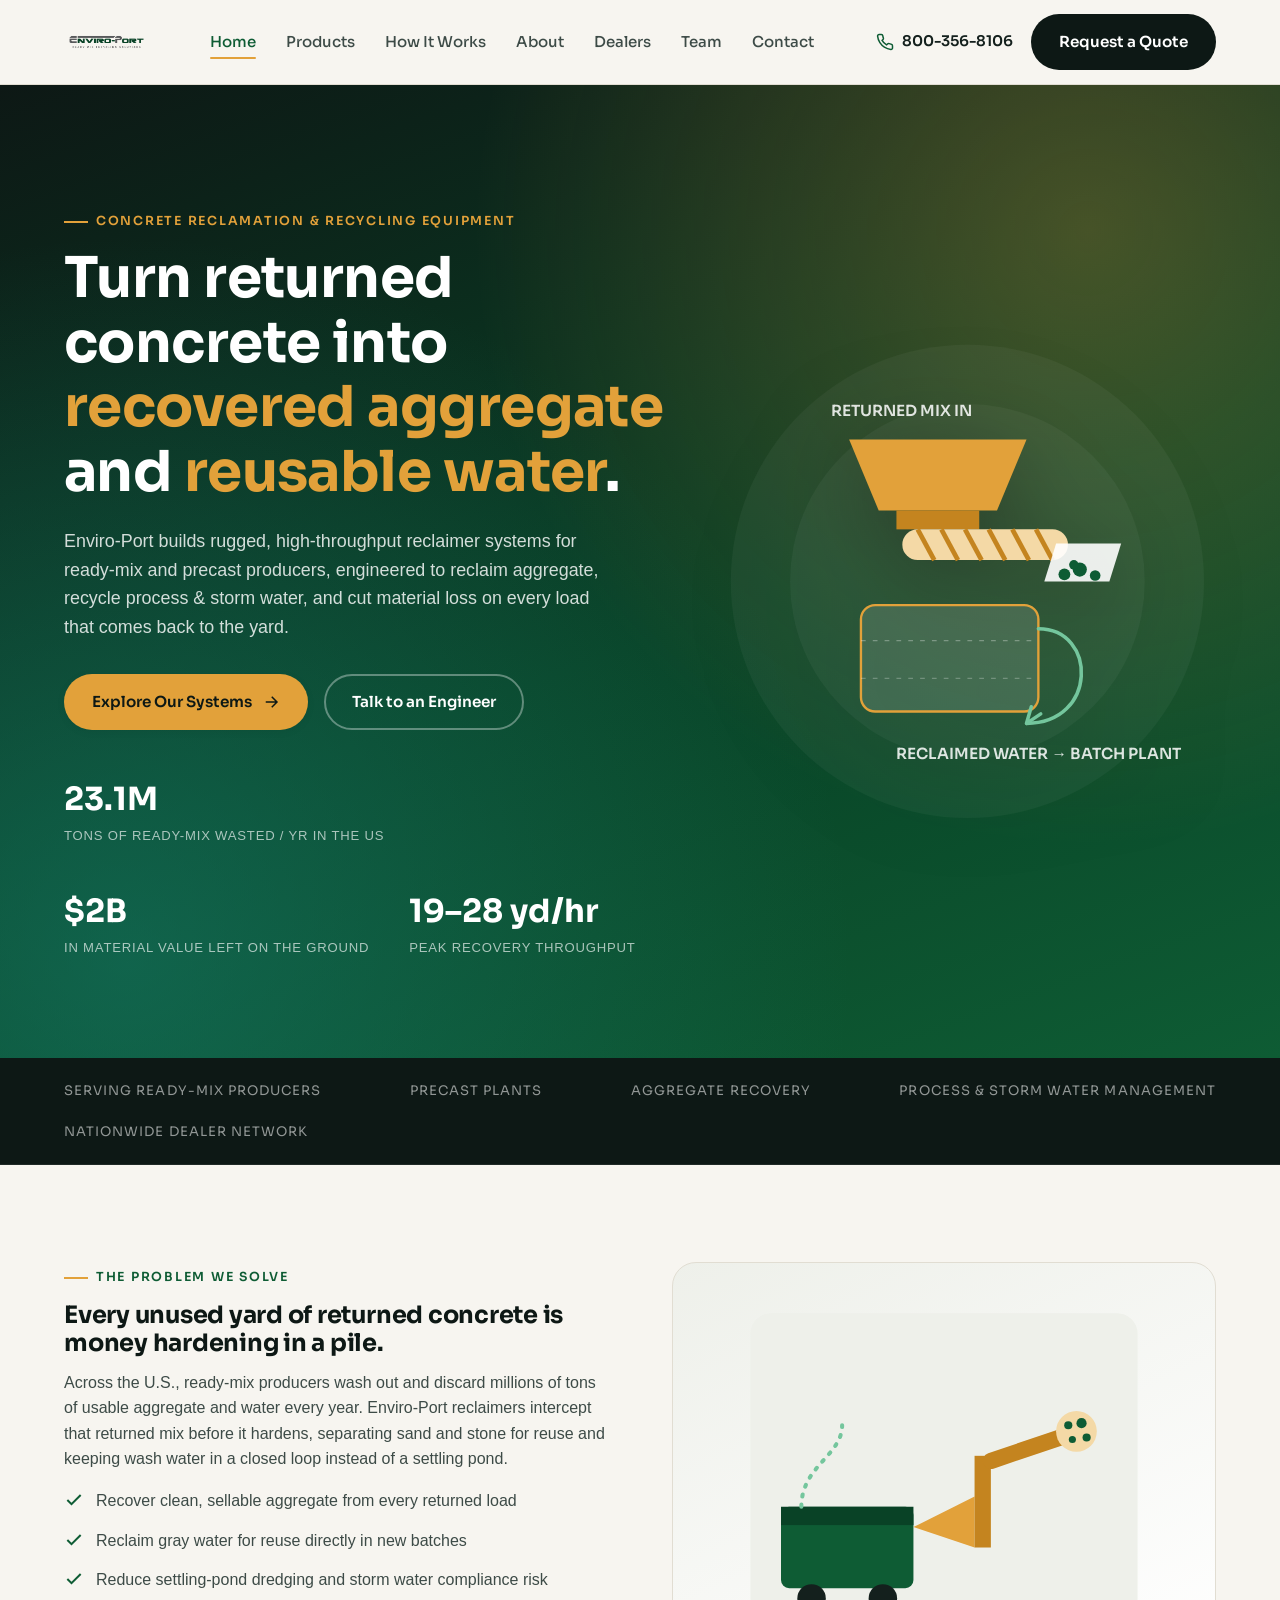
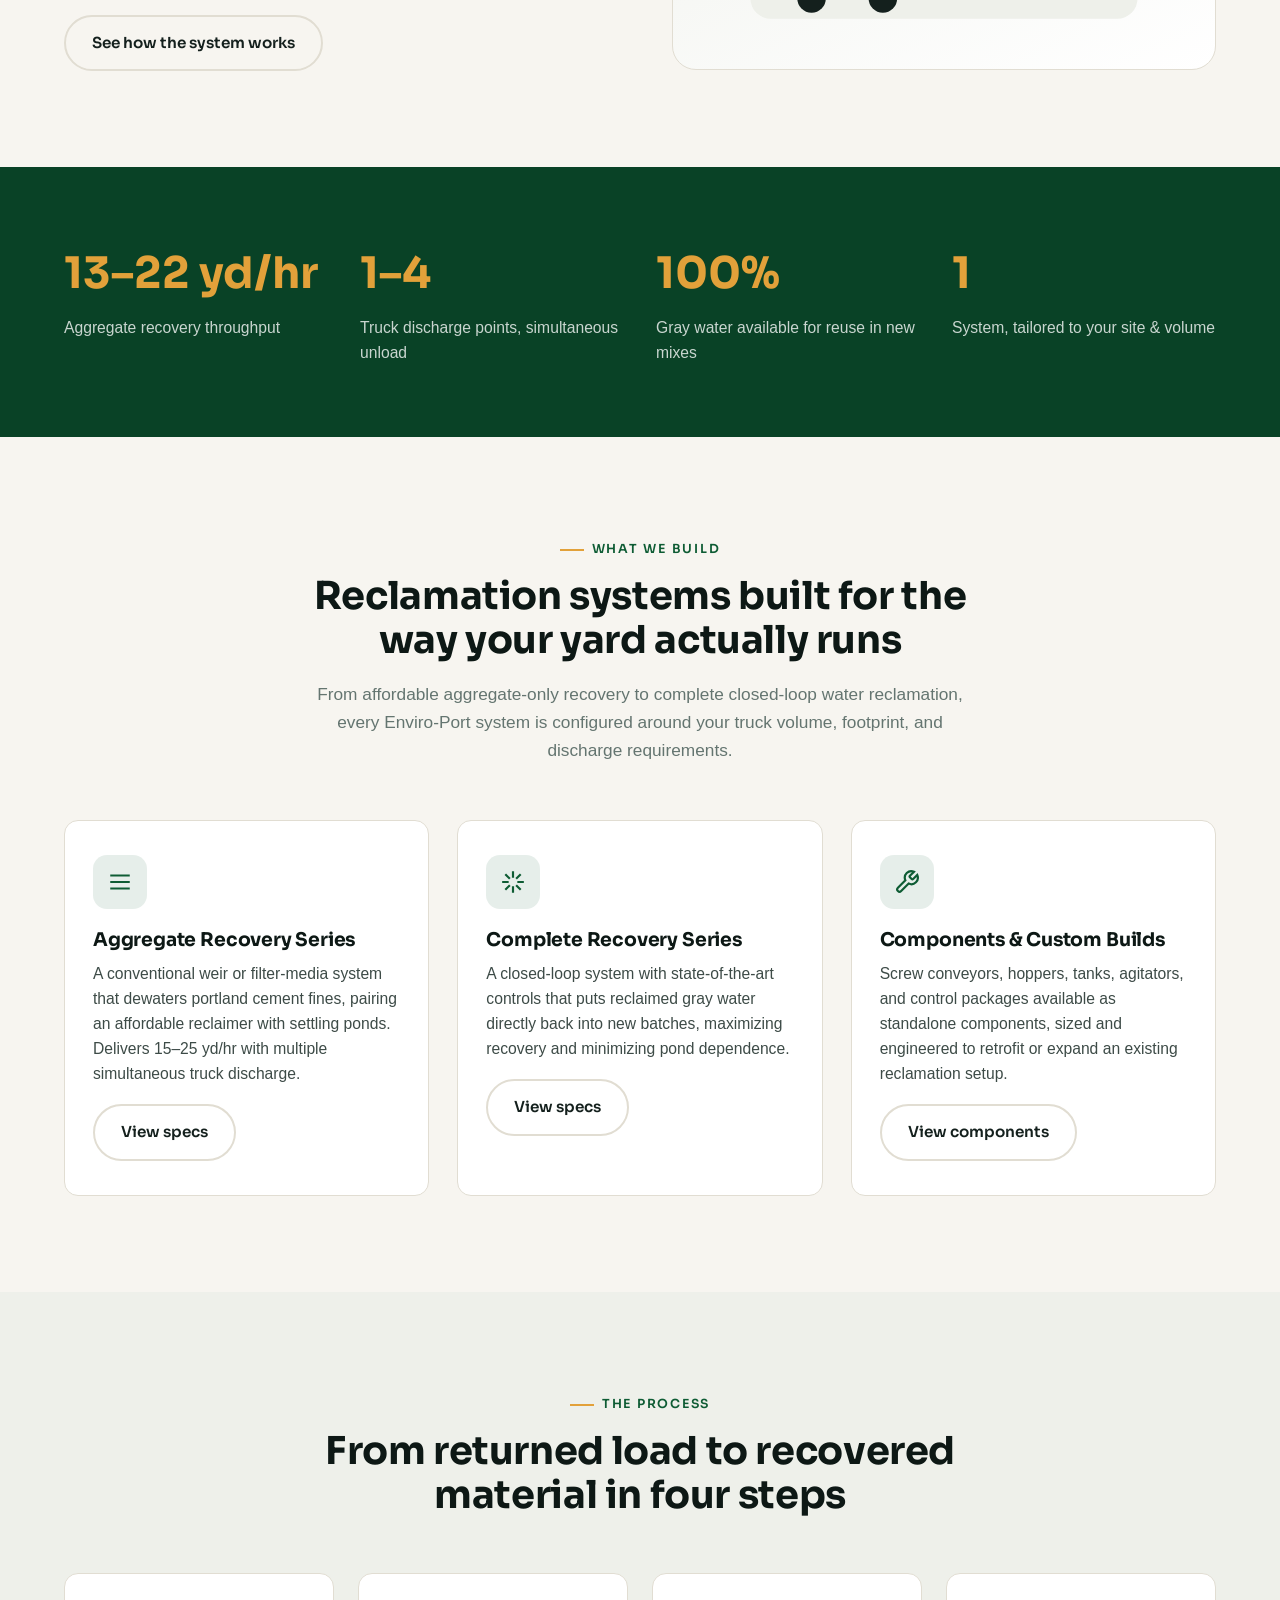
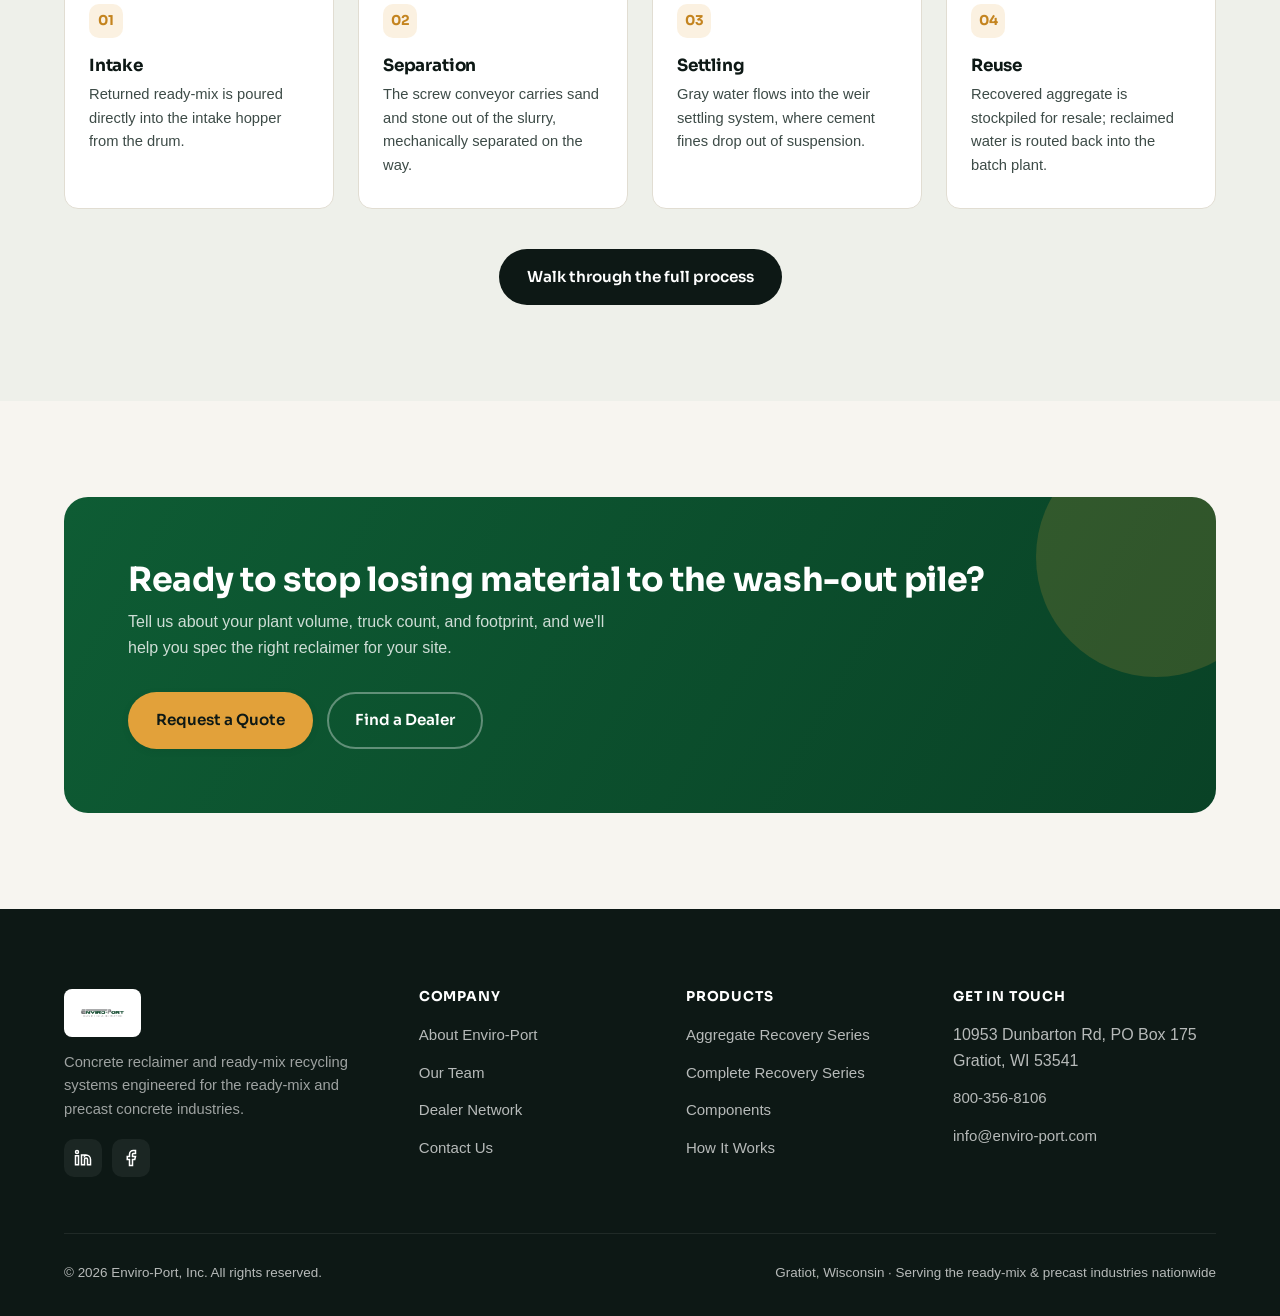
==== commit 237a4c90: "Add files via upload" ====
--- a/index.html
+++ b/index.html
@@ -16,7 +16,7 @@
 
   <header class="site-header">
     <div class="container">
-      <a href="index.html" class="brand"><img src="assets/img/enviro-port-logo.png" alt="Enviro-Port - Ready Mix Recycling Solutions" class="brand-logo" /></a>
+      <a href="index.html" class="brand"><img src="eplogo.png" alt="Enviro-Port - Ready Mix Recycling Solutions" class="brand-logo" /></a>
 
       <nav class="main-nav" id="main-nav">
         <ul>
@@ -92,10 +92,10 @@
           </g>
           <!-- Aggregate pile -->
           <path d="M285 178 L340 178 L330 210 L275 210 Z" fill="#ffffff" opacity="0.9"/>
-          <circle cx="292" cy="204" r="5" fill="#2d6a4f"/>
-          <circle cx="305" cy="200" r="6" fill="#2d6a4f"/>
-          <circle cx="318" cy="205" r="4.5" fill="#2d6a4f"/>
-          <circle cx="300" cy="196" r="4" fill="#2d6a4f"/>
+          <circle cx="292" cy="204" r="5" fill="#0e5c34"/>
+          <circle cx="305" cy="200" r="6" fill="#0e5c34"/>
+          <circle cx="318" cy="205" r="4.5" fill="#0e5c34"/>
+          <circle cx="300" cy="196" r="4" fill="#0e5c34"/>
           <!-- Settling tank -->
           <rect x="120" y="230" width="150" height="90" rx="12" fill="rgba(255,255,255,0.12)" stroke="#e2a13a" stroke-width="2"/>
           <path d="M120 260 H270" stroke="rgba(255,255,255,0.3)" stroke-dasharray="4 6"/>
@@ -147,15 +147,15 @@
         <div class="product-visual">
           <svg viewBox="0 0 400 320" fill="none">
             <rect x="10" y="10" width="380" height="300" rx="20" fill="#eef0ea"/>
-            <rect x="40" y="200" width="130" height="80" rx="8" fill="#2d6a4f"/>
-            <rect x="40" y="200" width="130" height="18" fill="#1b4332"/>
+            <rect x="40" y="200" width="130" height="80" rx="8" fill="#0e5c34"/>
+            <rect x="40" y="200" width="130" height="18" fill="#094226"/>
             <circle cx="70" cy="290" r="14" fill="#14201d"/>
             <circle cx="140" cy="290" r="14" fill="#14201d"/>
             <path d="M170 220 L230 190 L230 240 Z" fill="#e2a13a"/>
             <rect x="230" y="150" width="16" height="90" fill="#c4841f"/>
             <path d="M246 155 L320 130" stroke="#c4841f" stroke-width="16" stroke-linecap="round"/>
             <circle cx="330" cy="126" r="20" fill="#f4d9a6"/>
-            <g fill="#2d6a4f"><circle cx="322" cy="120" r="4"/><circle cx="335" cy="118" r="5"/><circle cx="340" cy="132" r="4"/><circle cx="326" cy="134" r="3.5"/></g>
+            <g fill="#0e5c34"><circle cx="322" cy="120" r="4"/><circle cx="335" cy="118" r="5"/><circle cx="340" cy="132" r="4"/><circle cx="326" cy="134" r="3.5"/></g>
             <path d="M60 200 C 60 160 100 150 100 120" stroke="#74c69d" stroke-width="4" fill="none" stroke-dasharray="2 8" stroke-linecap="round"/>
           </svg>
         </div>
@@ -280,7 +280,7 @@
     <div class="container">
       <div class="footer-grid">
         <div class="footer-brand">
-          <a href="index.html" class="brand"><img src="assets/img/enviro-port-logo.png" alt="Enviro-Port - Ready Mix Recycling Solutions" class="brand-logo" /></a>
+          <a href="index.html" class="brand"><img src="eplogo.png" alt="Enviro-Port - Ready Mix Recycling Solutions" class="brand-logo" /></a>
           <p>Concrete reclaimer and ready-mix recycling systems engineered for the ready-mix and precast concrete industries.</p>
           <div class="footer-social">
             <a href="https://www.linkedin.com/company/enviroportinc" aria-label="LinkedIn" target="_blank" rel="noopener">
--- a/assets/css/styles.css
+++ b/assets/css/styles.css
@@ -4,9 +4,9 @@
 
 :root {
   /* Brand palette */
-  --color-primary: #2d6a4f;
-  --color-primary-dark: #1b4332;
-  --color-primary-light: #40916c;
+  --color-primary: #0e5c34;
+  --color-primary-dark: #094226;
+  --color-primary-light: #1f8a52;
   --color-accent: #e2a13a;
   --color-accent-dark: #c4841f;
   --color-ink: #14201d;
@@ -229,7 +229,10 @@
   object-fit: contain;
 }
 .footer-brand .brand-logo {
-  height: 56px;
+  height: 48px;
+  background: var(--color-surface);
+  border-radius: var(--radius-sm);
+  padding: 10px 14px;
 }
 @media (max-width: 480px) {
   .brand-logo { height: 40px; }
@@ -516,7 +519,7 @@
   width: 54px;
   height: 54px;
   border-radius: 14px;
-  background: rgba(45,106,79,0.1);
+  background: rgba(14,92,52,0.1);
   color: var(--color-primary);
   display: grid;
   place-items: center;
@@ -775,9 +778,9 @@
   font-weight: 700;
   padding: 6px 12px;
   border-radius: 8px;
-  background: rgba(45,106,79,0.08);
+  background: rgba(14,92,52,0.08);
   color: var(--color-primary-dark);
-  border: 1px solid rgba(45,106,79,0.15);
+  border: 1px solid rgba(14,92,52,0.15);
 }
 
 .dealer-actions {
@@ -817,7 +820,7 @@
   font-weight: 600;
   padding: 4px 10px;
   border-radius: 999px;
-  background: rgba(45,106,79,0.1);
+  background: rgba(14,92,52,0.1);
   color: var(--color-primary);
 }
 
@@ -872,7 +875,7 @@
 .field textarea:focus {
   outline: none;
   border-color: var(--color-primary);
-  box-shadow: 0 0 0 4px rgba(45,106,79,0.12);
+  box-shadow: 0 0 0 4px rgba(14,92,52,0.12);
 }
 .field textarea { resize: vertical; min-height: 130px; }
 
@@ -886,8 +889,8 @@
   display: none;
   align-items: center;
   gap: 12px;
-  background: rgba(45,106,79,0.08);
-  border: 1px solid rgba(45,106,79,0.25);
+  background: rgba(14,92,52,0.08);
+  border: 1px solid rgba(14,92,52,0.25);
   color: var(--color-primary-dark);
   padding: 16px 20px;
   border-radius: var(--radius-sm);
